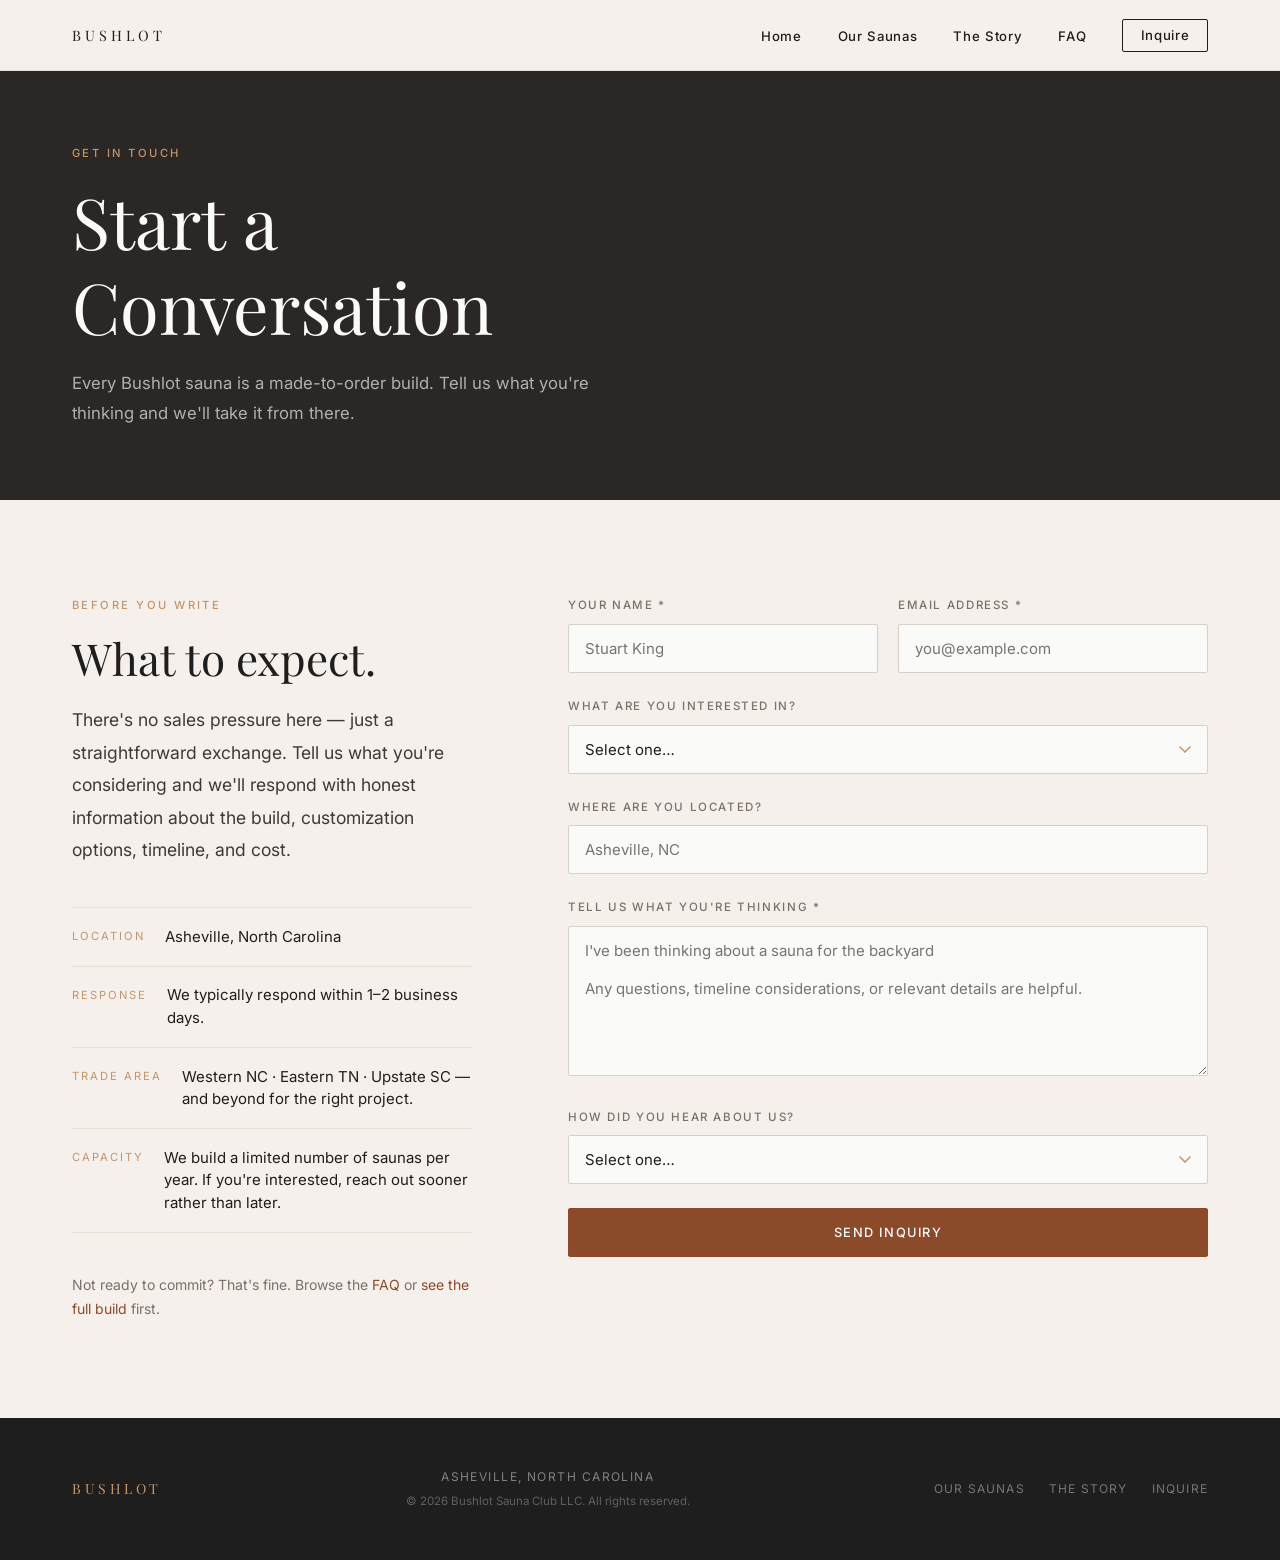
==== contact.html @ a369afa7 "Initial site build" ====
<!DOCTYPE html>
<html lang="en">
<head>
  <meta charset="UTF-8" />
  <meta name="viewport" content="width=device-width, initial-scale=1.0" />

  <title>Inquire — Bushlot Sauna Club | Start Your Custom Sauna Build</title>
  <meta name="description" content="Interested in a Bushlot mobile sauna? Start a conversation. Every build begins with an inquiry — tell us what you're thinking and we'll take it from there." />

  <!-- Open Graph -->
  <meta property="og:type"        content="website" />
  <meta property="og:url"         content="https://www.bushlotsaunaclub.com/contact.html" />
  <meta property="og:site_name"   content="Bushlot Sauna Club" />
  <meta property="og:title"       content="Inquire — Bushlot Sauna Club" />
  <meta property="og:description" content="Every Bushlot sauna is made to order. Start the conversation here." />
  <meta property="og:image"       content="https://www.bushlotsaunaclub.com/img/Exterior2.jpeg" />

  <!-- Fonts -->
  <link rel="preconnect" href="https://fonts.googleapis.com" />
  <link rel="preconnect" href="https://fonts.gstatic.com" crossorigin />
  <link href="https://fonts.googleapis.com/css2?family=Playfair+Display:ital,wght@0,400;0,600;1,400&family=Inter:wght@400;500;600&display=swap" rel="stylesheet" />

  <link rel="stylesheet" href="css/styles.css" />
</head>

<body>

  <!-- NAVIGATION -->
  <nav class="site-nav nav-solid" aria-label="Main navigation">
    <div class="nav-inner">
      <a href="index.html" class="nav-logo">Bushlot</a>
      <ul class="nav-links" role="list">
        <li><a href="index.html">Home</a></li>
        <li><a href="saunas.html">Our Saunas</a></li>
        <li><a href="story.html">The Story</a></li>
        <li><a href="faq.html">FAQ</a></li>
        <li><a href="contact.html" class="nav-cta" aria-current="page">Inquire</a></li>
      </ul>
      <button class="nav-hamburger" aria-label="Open menu" aria-expanded="false">
        <span class="hamburger-line"></span>
        <span class="hamburger-line"></span>
        <span class="hamburger-line"></span>
      </button>
    </div>
    <div class="nav-mobile" role="navigation" aria-label="Mobile menu">
      <ul role="list">
        <li><a href="index.html">Home</a></li>
        <li><a href="saunas.html">Our Saunas</a></li>
        <li><a href="story.html">The Story</a></li>
        <li><a href="faq.html">FAQ</a></li>
        <li><a href="contact.html">Inquire →</a></li>
      </ul>
    </div>
  </nav>

  <main>

    <!-- PAGE HEADER -->
    <header class="page-header" aria-labelledby="page-title">
      <div class="container">
        <span class="label">Get in touch</span>
        <h1 id="page-title">Start a Conversation</h1>
        <p>Every Bushlot sauna is a made-to-order build. Tell us what you're thinking and we'll take it from there.</p>
      </div>
    </header>


    <!-- CONTACT SECTION -->
    <section class="contact-section" aria-labelledby="contact-form-heading">
      <div class="container">
        <div class="contact-layout">

          <!-- LEFT: Info -->
          <div class="contact-info">
            <span class="label">Before you write</span>
            <h2 id="contact-form-heading" class="mt-sm">What to expect.</h2>
            <p class="lead">There's no sales pressure here — just a straightforward exchange. Tell us what you're considering and we'll respond with honest information about the build, customization options, timeline, and cost.</p>

            <div class="contact-detail">
              <span class="contact-detail-label">Location</span>
              <span class="contact-detail-value">Asheville, North Carolina</span>
            </div>
            <div class="contact-detail">
              <span class="contact-detail-label">Response</span>
              <span class="contact-detail-value">We typically respond within 1–2 business days.</span>
            </div>
            <div class="contact-detail">
              <span class="contact-detail-label">Trade area</span>
              <span class="contact-detail-value">Western NC · Eastern TN · Upstate SC — and beyond for the right project.</span>
            </div>
            <div class="contact-detail">
              <span class="contact-detail-label">Capacity</span>
              <span class="contact-detail-value">We build a limited number of saunas per year. If you're interested, reach out sooner rather than later.</span>
            </div>

            <div style="margin-top:2.5rem">
              <p style="font-size:0.875rem; color:#7a7168; line-height:1.75">Not ready to commit? That's fine. Browse the <a href="faq.html" style="color:var(--amber)">FAQ</a> or <a href="saunas.html" style="color:var(--amber)">see the full build</a> first.</p>
            </div>
          </div>


          <!-- RIGHT: Form -->
          <div class="contact-form-wrap">

            <!-- Success message (hidden until form submission) -->
            <div id="form-success" class="form-success" role="alert" aria-live="polite">
              <h3>Message received.</h3>
              <p>Thanks for reaching out. We'll be in touch within 1–2 business days.</p>
            </div>

            <!--
              FORMSPREE SETUP:
              1. Sign up at https://formspree.io (free)
              2. Create a new form — set the notification email to your address
              3. Copy your form ID (looks like "xyzabcde")
              4. Replace YOUR_FORM_ID in the action URL below with your actual form ID
            -->
            <form
              id="contact-form"
              action="https://formspree.io/f/YOUR_FORM_ID"
              method="POST"
              novalidate
              aria-label="Inquiry form"
            >

              <div class="grid-2" style="gap:1.25rem; margin-bottom:0">
                <div class="form-group">
                  <label for="name" class="form-label">Your Name <span aria-hidden="true">*</span></label>
                  <input
                    type="text"
                    id="name"
                    name="name"
                    class="form-input"
                    placeholder="Stuart King"
                    required
                    autocomplete="name"
                  />
                </div>

                <div class="form-group">
                  <label for="email" class="form-label">Email Address <span aria-hidden="true">*</span></label>
                  <input
                    type="email"
                    id="email"
                    name="email"
                    class="form-input"
                    placeholder="you@example.com"
                    required
                    autocomplete="email"
                  />
                </div>
              </div>

              <div class="form-group">
                <label for="interest" class="form-label">What are you interested in?</label>
                <select id="interest" name="interest" class="form-select">
                  <option value="" disabled selected>Select one&hellip;</option>
                  <option value="mobile-sauna">Mobile / trailer-mounted sauna</option>
                  <option value="fixed-installation">Fixed installation sauna</option>
                  <option value="both">Exploring both options</option>
                  <option value="general">General question</option>
                </select>
              </div>

              <div class="form-group">
                <label for="location" class="form-label">Where are you located?</label>
                <input
                  type="text"
                  id="location"
                  name="location"
                  class="form-input"
                  placeholder="Asheville, NC"
                />
              </div>

              <div class="form-group">
                <label for="message" class="form-label">Tell us what you're thinking <span aria-hidden="true">*</span></label>
                <textarea
                  id="message"
                  name="message"
                  class="form-textarea"
                  placeholder="I've been thinking about a sauna for the backyard&#10;&#10;Any questions, timeline considerations, or relevant details are helpful."
                  required
                ></textarea>
              </div>

              <div class="form-group">
                <label for="referral" class="form-label">How did you hear about us?</label>
                <select id="referral" name="referral" class="form-select">
                  <option value="" disabled selected>Select one&hellip;</option>
                  <option value="word-of-mouth">Word of mouth / referral</option>
                  <option value="google">Google search</option>
                  <option value="instagram">Instagram</option>
                  <option value="local-event">Local event</option>
                  <option value="press">Press / media</option>
                  <option value="other">Other</option>
                </select>
              </div>

              <!-- Honeypot spam prevention — hidden from humans -->
              <input type="text" name="_gotcha" style="display:none" tabindex="-1" autocomplete="off" />

              <button type="submit" class="btn btn-primary form-submit">
                Send Inquiry
              </button>

            </form>

          </div><!-- /.contact-form-wrap -->

        </div><!-- /.contact-layout -->
      </div>
    </section>

  </main>


  <!-- FOOTER -->
  <footer class="site-footer" aria-label="Site footer">
    <div class="container">
      <div class="footer-inner">
        <span class="footer-logo">Bushlot</span>
        <div class="footer-meta">
          <p class="footer-location">Asheville, North Carolina</p>
          <p class="footer-copy">&copy; 2026 Bushlot Sauna Club LLC. All rights reserved.</p>
        </div>
        <nav class="footer-links" aria-label="Footer navigation">
          <a href="saunas.html">Our Saunas</a>
          <a href="story.html">The Story</a>
          <a href="contact.html">Inquire</a>
        </nav>
      </div>
    </div>
  </footer>

  <script src="js/main.js"></script>
</body>
</html>
---- css/styles.css ----
/* =============================================
   BUSHLOT SAUNA CLUB — Stylesheet
   Handcrafted Mobile Saunas | Asheville, NC
   ============================================= */


/* 1. RESET & BASE
   --------------------------------------------- */
*, *::before, *::after {
  box-sizing: border-box;
  margin: 0;
  padding: 0;
}

html {
  font-size: 16px;
  scroll-behavior: smooth;
}

body {
  font-family: 'Inter', system-ui, -apple-system, sans-serif;
  background-color: #F5F0EB;
  color: #1E1E1E;
  line-height: 1.7;
  -webkit-font-smoothing: antialiased;
  -moz-osx-font-smoothing: grayscale;
}

img {
  display: block;
  max-width: 100%;
}

a {
  color: inherit;
  text-decoration: none;
}

ul, ol {
  list-style: none;
}

button {
  font-family: inherit;
}


/* 2. DESIGN TOKENS
   --------------------------------------------- */
:root {
  --charcoal:     #1E1E1E;
  --charcoal-soft: #2A2724;
  --amber:        #8B4A2A;
  --amber-light:  #A35A35;
  --cream:        #F5F0EB;
  --cream-dark:   #E8DFD4;
  --cedar:        #C4956A;
  --forest:       #3D4E3A;
  --warm-white:   #FAFAF8;

  --font-display: 'Playfair Display', Georgia, 'Times New Roman', serif;
  --font-body:    'Inter', system-ui, sans-serif;

  --spacing-section: 6rem;
  --max-width:       1200px;
  --max-width-text:  720px;
  --transition:      0.22s ease;
}


/* 3. TYPOGRAPHY
   --------------------------------------------- */
h1, h2, h3, h4 {
  font-family: var(--font-display);
  line-height: 1.2;
  font-weight: 400;
}

h1 { font-size: clamp(2.4rem, 5.5vw, 4.75rem); }
h2 { font-size: clamp(1.85rem, 3.5vw, 2.75rem); }
h3 { font-size: clamp(1.2rem, 2vw, 1.6rem); }
h4 { font-size: 1.125rem; }

p {
  line-height: 1.8;
}

.label {
  font-size: 0.7rem;
  letter-spacing: 0.22em;
  text-transform: uppercase;
  font-family: var(--font-body);
  font-weight: 500;
  color: var(--cedar);
}

.lead {
  font-size: 1.1rem;
  line-height: 1.85;
  color: #3d3a37;
}

blockquote {
  font-family: var(--font-display);
  font-style: italic;
  line-height: 1.45;
  color: var(--warm-white);
}


/* 4. LAYOUT
   --------------------------------------------- */
.container {
  width: 100%;
  max-width: var(--max-width);
  margin: 0 auto;
  padding: 0 2rem;
}

.container--narrow {
  max-width: var(--max-width-text);
}

section {
  padding: var(--spacing-section) 0;
}

.section--dark {
  background-color: var(--charcoal-soft);
  color: var(--cream);
}

.section--warm {
  background-color: var(--warm-white);
}

.section--cream {
  background-color: var(--cream);
}

.grid-2 {
  display: grid;
  grid-template-columns: 1fr 1fr;
  gap: 4rem;
  align-items: center;
}

.grid-3 {
  display: grid;
  grid-template-columns: repeat(3, 1fr);
  gap: 3rem;
}


/* 5. NAVIGATION
   --------------------------------------------- */
.site-nav {
  position: fixed;
  top: 0;
  left: 0;
  right: 0;
  z-index: 200;
  transition: background-color 0.3s ease, border-color 0.3s ease;
  border-bottom: 1px solid transparent;
}

/* Transparent over hero — default on homepage */
.site-nav .nav-logo         { color: var(--warm-white); transition: color var(--transition); }
.site-nav .nav-links a      { color: rgba(250,250,248,0.88); transition: color var(--transition); }
.site-nav .nav-links a:hover { color: var(--cedar); }
.site-nav .nav-cta          { border-color: rgba(250,250,248,0.55); }
.site-nav .nav-cta:hover    { background-color: var(--warm-white); color: var(--charcoal); }
.site-nav .hamburger-line   { background-color: var(--warm-white); }

/* Solid state — on scroll or inner pages */
.site-nav.nav-solid {
  background-color: var(--cream);
  border-bottom-color: var(--cream-dark);
}
.site-nav.nav-solid .nav-logo        { color: var(--charcoal); }
.site-nav.nav-solid .nav-links a     { color: var(--charcoal); }
.site-nav.nav-solid .nav-links a:hover { color: var(--amber); }
.site-nav.nav-solid .nav-cta         { border-color: var(--charcoal); color: var(--charcoal); }
.site-nav.nav-solid .nav-cta:hover   { background-color: var(--charcoal); color: var(--warm-white); }
.site-nav.nav-solid .hamburger-line  { background-color: var(--charcoal); }

.nav-inner {
  display: flex;
  align-items: center;
  justify-content: space-between;
  padding: 1.35rem 2rem;
  max-width: var(--max-width);
  margin: 0 auto;
}

.nav-logo {
  font-family: var(--font-display);
  font-size: 0.9rem;
  letter-spacing: 0.28em;
  text-transform: uppercase;
  font-weight: 400;
  flex-shrink: 0;
}

.nav-links {
  display: flex;
  align-items: center;
  gap: 2.25rem;
}

.nav-links a {
  font-size: 0.825rem;
  letter-spacing: 0.05em;
  font-weight: 500;
}

.nav-cta {
  padding: 0.45rem 1.1rem;
  border: 1px solid;
  border-radius: 2px;
  transition: background-color var(--transition), color var(--transition), border-color var(--transition) !important;
}

/* Hamburger button */
.nav-hamburger {
  display: none;
  flex-direction: column;
  gap: 5px;
  background: none;
  border: none;
  cursor: pointer;
  padding: 4px;
}

.hamburger-line {
  display: block;
  width: 22px;
  height: 1.5px;
  transition: transform var(--transition), opacity var(--transition);
}

/* Mobile menu */
.nav-mobile {
  display: none;
  background-color: var(--cream);
  border-top: 1px solid var(--cream-dark);
  padding: 1rem 2rem 2rem;
}

.nav-mobile.open {
  display: block;
}

.nav-mobile ul {
  display: flex;
  flex-direction: column;
}

.nav-mobile li a {
  display: block;
  padding: 0.9rem 0;
  font-size: 1rem;
  font-weight: 500;
  color: var(--charcoal);
  border-bottom: 1px solid var(--cream-dark);
  letter-spacing: 0.02em;
}

.nav-mobile li:last-child a {
  border-bottom: none;
  color: var(--amber);
}


/* 6. HERO (Homepage)
   --------------------------------------------- */
.hero {
  position: relative;
  min-height: 100vh;
  display: flex;
  align-items: center;
  overflow: hidden;
}

.hero-bg {
  position: absolute;
  inset: 0;
  width: 100%;
  height: 100%;
  object-fit: cover;
  object-position: center 35%;
}

.hero::after {
  content: '';
  position: absolute;
  inset: 0;
  background: linear-gradient(
    to bottom,
    rgba(14, 12, 10, 0.48) 0%,
    rgba(14, 12, 10, 0.60) 60%,
    rgba(14, 12, 10, 0.72) 100%
  );
}

.hero-content {
  position: relative;
  z-index: 1;
  width: 100%;
  max-width: var(--max-width);
  margin: 0 auto;
  padding: 8rem 2rem 4rem;
}

.hero-eyebrow {
  display: flex;
  align-items: center;
  gap: 1rem;
  margin-bottom: 1.75rem;
}

.hero-eyebrow::before {
  content: '';
  display: block;
  width: 36px;
  height: 1px;
  background-color: var(--cedar);
  flex-shrink: 0;
}

.hero-eyebrow span {
  font-size: 0.7rem;
  letter-spacing: 0.25em;
  text-transform: uppercase;
  color: var(--cedar);
  font-family: var(--font-body);
  font-weight: 500;
}

.hero-wordmark {
  font-family: var(--font-display);
  font-size: clamp(2.6rem, 7vw, 6.5rem);
  font-weight: 400;
  letter-spacing: 0.08em;
  text-transform: uppercase;
  color: var(--warm-white);
  line-height: 1.05;
  margin-bottom: 1.5rem;
}

.hero-tagline {
  font-size: clamp(1rem, 1.8vw, 1.2rem);
  color: rgba(250, 250, 248, 0.78);
  font-weight: 400;
  margin-bottom: 2.5rem;
  max-width: 440px;
  line-height: 1.65;
}

.hero-scroll {
  position: absolute;
  bottom: 2.5rem;
  left: 50%;
  transform: translateX(-50%);
  z-index: 1;
  display: flex;
  flex-direction: column;
  align-items: center;
  gap: 0.5rem;
}

.hero-scroll span {
  font-size: 0.65rem;
  letter-spacing: 0.25em;
  text-transform: uppercase;
  color: rgba(250,250,248,0.5);
}

.hero-scroll-line {
  width: 1px;
  height: 40px;
  background: linear-gradient(to bottom, rgba(250,250,248,0.5), transparent);
}


/* 7. PAGE HEADER (inner pages)
   --------------------------------------------- */
.page-header {
  background-color: var(--charcoal-soft);
  padding: 9rem 0 4.5rem;
  color: var(--cream);
}

.page-header .label {
  display: block;
  color: var(--cedar);
  margin-bottom: 1rem;
}

.page-header h1 {
  color: var(--warm-white);
  max-width: 600px;
}

.page-header p {
  margin-top: 1.25rem;
  color: rgba(250, 250, 248, 0.65);
  max-width: 520px;
  font-size: 1.05rem;
}


/* 8. BUTTONS
   --------------------------------------------- */
.btn {
  display: inline-block;
  padding: 0.9rem 2.1rem;
  font-size: 0.78rem;
  font-weight: 500;
  letter-spacing: 0.12em;
  text-transform: uppercase;
  border: 1px solid transparent;
  cursor: pointer;
  transition: background-color var(--transition), color var(--transition), border-color var(--transition);
  font-family: var(--font-body);
  border-radius: 2px;
  text-align: center;
  white-space: nowrap;
}

.btn-primary {
  background-color: var(--amber);
  color: var(--warm-white);
  border-color: var(--amber);
}

.btn-primary:hover {
  background-color: var(--amber-light);
  border-color: var(--amber-light);
}

.btn-outline-light {
  background-color: transparent;
  color: var(--warm-white);
  border-color: rgba(250, 250, 248, 0.55);
}

.btn-outline-light:hover {
  background-color: var(--warm-white);
  color: var(--charcoal);
  border-color: var(--warm-white);
}

.btn-outline-dark {
  background-color: transparent;
  color: var(--charcoal);
  border-color: var(--charcoal);
}

.btn-outline-dark:hover {
  background-color: var(--charcoal);
  color: var(--warm-white);
}


/* 9. THREE PILLARS SECTION
   --------------------------------------------- */
.pillars-section {
  background-color: var(--cream);
}

.pillars-header {
  margin-bottom: 3.5rem;
  max-width: 540px;
}

.pillars-header .label {
  display: block;
  margin-bottom: 1rem;
}

.pillar {
  padding-top: 2rem;
  border-top: 1px solid var(--cream-dark);
}

.pillar-numeral {
  display: block;
  font-family: var(--font-display);
  font-size: 0.875rem;
  color: var(--cedar);
  letter-spacing: 0.1em;
  margin-bottom: 1.25rem;
}

.pillar-title {
  font-family: var(--font-display);
  font-size: 1.5rem;
  font-weight: 400;
  color: var(--charcoal);
  margin-bottom: 0.75rem;
}

.pillar-body {
  font-size: 0.9375rem;
  color: #4a4540;
  line-height: 1.8;
  max-width: 100%;
}


/* 10. PHOTO QUOTE SECTION
   --------------------------------------------- */
.photo-quote {
  position: relative;
  min-height: 75vh;
  display: flex;
  align-items: center;
  justify-content: center;
  overflow: hidden;
}

.photo-quote-bg {
  position: absolute;
  inset: 0;
  width: 100%;
  height: 100%;
  object-fit: cover;
  object-position: center 25%;
}

.photo-quote::after {
  content: '';
  position: absolute;
  inset: 0;
  background: rgba(12, 10, 8, 0.65);
}

.photo-quote-content {
  position: relative;
  z-index: 1;
  text-align: center;
  padding: 4rem 2rem;
  max-width: 680px;
}

.photo-quote-content blockquote {
  font-size: clamp(1.5rem, 3vw, 2.4rem);
  margin-bottom: 1.5rem;
  line-height: 1.4;
}

.quote-source {
  font-size: 0.7rem;
  letter-spacing: 0.22em;
  text-transform: uppercase;
  color: var(--cedar);
  font-style: normal;
}


/* 11. SPLIT SECTION (all-inclusive)
   --------------------------------------------- */
.split-section {
  background-color: var(--warm-white);
}

.split-image-wrap {
  position: relative;
  overflow: hidden;
}

.split-image-wrap img {
  width: 100%;
  height: 100%;
  object-fit: cover;
  object-position: center;
  min-height: 520px;
}

.split-content {
  padding: 2rem 0;
}

.split-content .label {
  display: block;
  margin-bottom: 1rem;
}

.split-content h2 {
  margin-bottom: 1.25rem;
}

.split-content .lead {
  margin-bottom: 1.5rem;
}

.included-list {
  margin: 1.75rem 0 2rem;
}

.included-list li {
  display: flex;
  align-items: flex-start;
  gap: 1rem;
  padding: 0.6rem 0;
  font-size: 0.9375rem;
  color: #3d3a37;
  border-bottom: 1px solid var(--cream-dark);
  line-height: 1.5;
}

.included-list li:first-child {
  border-top: 1px solid var(--cream-dark);
}

.included-list li::before {
  content: '—';
  color: var(--cedar);
  flex-shrink: 0;
  padding-top: 0.05rem;
}


/* 12. BOTTOM CTA SECTION
   --------------------------------------------- */
.cta-section {
  background-color: var(--charcoal-soft);
  text-align: center;
  padding: 5.5rem 0;
}

.cta-section .label {
  display: block;
  margin-bottom: 1.5rem;
  color: var(--cedar);
}

.cta-section h2 {
  color: var(--warm-white);
  margin-bottom: 1rem;
  max-width: 560px;
  margin-left: auto;
  margin-right: auto;
}

.cta-section p {
  color: rgba(250, 250, 248, 0.6);
  margin: 0 auto 2.5rem;
  max-width: 440px;
  font-size: 0.975rem;
}


/* 13. FOOTER
   --------------------------------------------- */
.site-footer {
  background-color: var(--charcoal);
  padding: 3rem 0;
}

.footer-inner {
  display: flex;
  justify-content: space-between;
  align-items: center;
  flex-wrap: wrap;
  gap: 1.5rem;
}

.footer-logo {
  font-family: var(--font-display);
  font-size: 0.875rem;
  letter-spacing: 0.25em;
  text-transform: uppercase;
  color: var(--cedar);
}

.footer-meta {
  text-align: center;
  flex: 1;
}

.footer-location {
  font-size: 0.75rem;
  letter-spacing: 0.12em;
  text-transform: uppercase;
  color: rgba(250, 250, 248, 0.45);
}

.footer-copy {
  font-size: 0.72rem;
  color: rgba(250, 250, 248, 0.3);
  margin-top: 0.25rem;
}

.footer-links {
  display: flex;
  gap: 1.5rem;
  align-items: center;
}

.footer-links a {
  font-size: 0.75rem;
  letter-spacing: 0.1em;
  text-transform: uppercase;
  color: rgba(250, 250, 248, 0.4);
  transition: color var(--transition);
}

.footer-links a:hover {
  color: var(--cedar);
}


/* 14. SAUNAS PAGE
   --------------------------------------------- */
.specs-row {
  display: grid;
  grid-template-columns: repeat(3, 1fr);
  border: 1px solid var(--cream-dark);
  margin: 3rem 0;
}

.spec-item {
  padding: 2.25rem 1.5rem;
  text-align: center;
  border-right: 1px solid var(--cream-dark);
}

.spec-item:last-child {
  border-right: none;
}

.spec-value {
  display: block;
  font-family: var(--font-display);
  font-size: 2.25rem;
  color: var(--amber);
  line-height: 1;
  margin-bottom: 0.5rem;
}

.spec-label {
  font-size: 0.72rem;
  letter-spacing: 0.18em;
  text-transform: uppercase;
  color: #6b6460;
}

.customization-grid {
  display: grid;
  grid-template-columns: repeat(3, 1fr);
  gap: 1.5rem;
  margin: 2.5rem 0;
}

.custom-card {
  background-color: var(--cream);
  padding: 2rem;
  border: 1px solid var(--cream-dark);
}

.custom-card-num {
  display: block;
  font-family: var(--font-display);
  font-size: 0.8rem;
  color: var(--cedar);
  letter-spacing: 0.12em;
  margin-bottom: 1rem;
}

.custom-card h3 {
  font-size: 1.2rem;
  margin-bottom: 0.75rem;
  color: var(--charcoal);
}

.custom-card p {
  font-size: 0.9rem;
  color: #4a4540;
  line-height: 1.75;
}

.gallery-grid {
  display: grid;
  grid-template-columns: repeat(2, 1fr);
  gap: 0.875rem;
  margin: 2.5rem 0;
}

.gallery-grid img {
  width: 100%;
  aspect-ratio: 4/3;
  object-fit: cover;
  object-position: center;
}

.gallery-grid img:first-child {
  aspect-ratio: 16/9;
  grid-column: 1 / -1;
}

.what-included {
  background-color: var(--warm-white);
}

.included-two-col {
  display: grid;
  grid-template-columns: 1fr 1fr;
  gap: 1rem 4rem;
  margin: 2rem 0 2.5rem;
}

.included-item {
  display: flex;
  gap: 0.875rem;
  align-items: flex-start;
  padding: 0.625rem 0;
  border-bottom: 1px solid var(--cream-dark);
  font-size: 0.9375rem;
  color: #3d3a37;
  line-height: 1.5;
}

.included-item::before {
  content: '—';
  color: var(--cedar);
  flex-shrink: 0;
}

.pricing-section {
  background-color: var(--charcoal-soft);
  text-align: center;
  padding: 5rem 0;
}

.pricing-section h2 {
  color: var(--warm-white);
  margin-bottom: 1rem;
}

.pricing-note {
  color: rgba(250, 250, 248, 0.6);
  max-width: 500px;
  margin: 0 auto 2.5rem;
  font-size: 0.975rem;
}


/* 15. STORY PAGE
   --------------------------------------------- */
.story-body {
  background-color: var(--cream);
}

.story-body h2 {
  margin-bottom: 1.25rem;
  color: var(--charcoal);
}

.story-body p {
  color: #3d3a37;
  margin-bottom: 1.4rem;
  max-width: 65ch;
}

.story-body p:last-child {
  margin-bottom: 0;
}

.story-photo {
  position: relative;
  overflow: hidden;
}

.story-photo img {
  width: 100%;
  max-height: 600px;
  object-fit: cover;
  object-position: center 30%;
}

.story-mission {
  background-color: var(--charcoal-soft);
  padding: 6rem 0;
  text-align: center;
}

.story-mission blockquote {
  font-size: clamp(1.2rem, 2.5vw, 1.7rem);
  max-width: 680px;
  margin: 0 auto;
  line-height: 1.6;
  color: rgba(250, 250, 248, 0.88);
}

.story-mission .quote-source {
  display: block;
  margin-top: 2rem;
}

.story-divider {
  border: none;
  border-top: 1px solid var(--cream-dark);
  margin: 3.5rem 0;
}


/* 16. FAQ PAGE
   --------------------------------------------- */
.faq-section {
  background-color: var(--cream);
}

.faq-list {
  max-width: 760px;
  margin: 0 auto;
}

.faq-item {
  border-bottom: 1px solid var(--cream-dark);
}

.faq-question {
  width: 100%;
  display: flex;
  justify-content: space-between;
  align-items: center;
  gap: 1.5rem;
  padding: 1.5rem 0;
  background: none;
  border: none;
  cursor: pointer;
  text-align: left;
  font-family: var(--font-display);
  font-size: 1.1rem;
  color: var(--charcoal);
  line-height: 1.3;
  transition: color var(--transition);
}

.faq-question:hover {
  color: var(--amber);
}

.faq-icon {
  flex-shrink: 0;
  width: 20px;
  height: 20px;
  position: relative;
  color: var(--cedar);
}

.faq-icon::before,
.faq-icon::after {
  content: '';
  position: absolute;
  top: 50%;
  left: 0;
  width: 100%;
  height: 1px;
  background-color: currentColor;
  transition: transform 0.25s ease, opacity 0.25s ease;
}

.faq-icon::after {
  transform: rotate(90deg);
}

.faq-item.open .faq-icon::after {
  transform: rotate(0deg);
  opacity: 0;
}

.faq-answer {
  max-height: 0;
  overflow: hidden;
  transition: max-height 0.35s ease;
}

.faq-item.open .faq-answer {
  max-height: 600px;
}

.faq-answer-inner {
  padding-bottom: 1.75rem;
}

.faq-answer-inner p {
  color: #4a4540;
  font-size: 0.975rem;
  line-height: 1.85;
  max-width: 65ch;
}

.faq-answer-inner p + p {
  margin-top: 0.875rem;
}


/* 17. CONTACT PAGE
   --------------------------------------------- */
.contact-section {
  background-color: var(--cream);
}

.contact-layout {
  display: grid;
  grid-template-columns: 1fr 1.6fr;
  gap: 6rem;
  align-items: start;
}

.contact-info .label {
  display: block;
  margin-bottom: 1rem;
}

.contact-info h2 {
  margin-bottom: 1.25rem;
}

.contact-info .lead {
  margin-bottom: 2.5rem;
}

.contact-detail {
  padding: 1.1rem 0;
  border-bottom: 1px solid var(--cream-dark);
  display: flex;
  gap: 1.25rem;
  align-items: flex-start;
}

.contact-detail:first-of-type {
  border-top: 1px solid var(--cream-dark);
}

.contact-detail-label {
  font-size: 0.7rem;
  letter-spacing: 0.18em;
  text-transform: uppercase;
  color: var(--cedar);
  min-width: 70px;
  padding-top: 0.1rem;
  flex-shrink: 0;
}

.contact-detail-value {
  font-size: 0.9375rem;
  color: var(--charcoal);
  line-height: 1.5;
}

/* Form */
.form-group {
  margin-bottom: 1.5rem;
}

.form-label {
  display: block;
  font-size: 0.72rem;
  letter-spacing: 0.14em;
  text-transform: uppercase;
  font-weight: 500;
  color: #7a7168;
  margin-bottom: 0.5rem;
}

.form-input,
.form-textarea,
.form-select {
  width: 100%;
  padding: 0.875rem 1rem;
  border: 1px solid #d8cfc5;
  background-color: var(--warm-white);
  font-family: var(--font-body);
  font-size: 0.9375rem;
  color: var(--charcoal);
  border-radius: 2px;
  transition: border-color var(--transition);
  outline: none;
  -webkit-appearance: none;
}

.form-input:focus,
.form-textarea:focus,
.form-select:focus {
  border-color: var(--amber);
  background-color: #fff;
}

.form-textarea {
  resize: vertical;
  min-height: 150px;
}

.form-select {
  background-image: url("data:image/svg+xml,%3Csvg xmlns='http://www.w3.org/2000/svg' width='12' height='7' viewBox='0 0 12 7'%3E%3Cpath d='M1 1l5 5 5-5' stroke='%23C4956A' stroke-width='1.5' fill='none' stroke-linecap='round'/%3E%3C/svg%3E");
  background-repeat: no-repeat;
  background-position: right 1rem center;
  padding-right: 2.5rem;
  cursor: pointer;
}

.form-submit {
  width: 100%;
  padding: 1rem 2rem;
  font-size: 0.8rem;
}

.form-success {
  display: none;
  padding: 2rem;
  background-color: var(--warm-white);
  border: 1px solid var(--cedar);
  text-align: center;
}

.form-success.visible {
  display: block;
}

.form-success h3 {
  color: var(--charcoal);
  margin-bottom: 0.5rem;
  font-size: 1.25rem;
}

.form-success p {
  color: #4a4540;
  font-size: 0.9375rem;
  max-width: 100%;
}


/* 18. UTILITIES
   --------------------------------------------- */
.sr-only {
  position: absolute;
  width: 1px;
  height: 1px;
  overflow: hidden;
  clip: rect(0,0,0,0);
  white-space: nowrap;
}

.text-center { text-align: center; }
.mt-sm  { margin-top: 1rem; }
.mt-md  { margin-top: 1.75rem; }
.mt-lg  { margin-top: 2.5rem; }
.mb-sm  { margin-bottom: 1rem; }
.mb-md  { margin-bottom: 1.75rem; }
.mb-lg  { margin-bottom: 2.5rem; }

.cedar-rule {
  border: none;
  border-top: 1px solid var(--cedar);
  opacity: 0.25;
  margin: 3rem 0;
}


/* 19. RESPONSIVE
   --------------------------------------------- */
@media (max-width: 960px) {
  :root {
    --spacing-section: 4rem;
  }

  .grid-2 {
    grid-template-columns: 1fr;
    gap: 2.5rem;
  }

  .grid-3 {
    grid-template-columns: 1fr;
    gap: 2rem;
  }

  .specs-row {
    grid-template-columns: 1fr;
  }

  .spec-item {
    border-right: none;
    border-bottom: 1px solid var(--cream-dark);
  }

  .spec-item:last-child {
    border-bottom: none;
  }

  .customization-grid {
    grid-template-columns: 1fr;
  }

  .contact-layout {
    grid-template-columns: 1fr;
    gap: 3rem;
  }

  .included-two-col {
    grid-template-columns: 1fr;
  }

  .gallery-grid img:first-child {
    aspect-ratio: 4/3;
  }
}

@media (max-width: 768px) {
  .nav-links {
    display: none;
  }

  .nav-hamburger {
    display: flex;
  }

  .gallery-grid {
    grid-template-columns: 1fr;
  }

  .footer-inner {
    flex-direction: column;
    text-align: center;
  }

  .footer-meta {
    order: -1;
  }
}

@media (max-width: 480px) {
  .container {
    padding: 0 1.25rem;
  }

  .nav-inner {
    padding: 1.1rem 1.25rem;
  }

  .hero-content {
    padding-left: 1.25rem;
    padding-right: 1.25rem;
  }

  .page-header {
    padding: 8rem 0 3.5rem;
  }
}
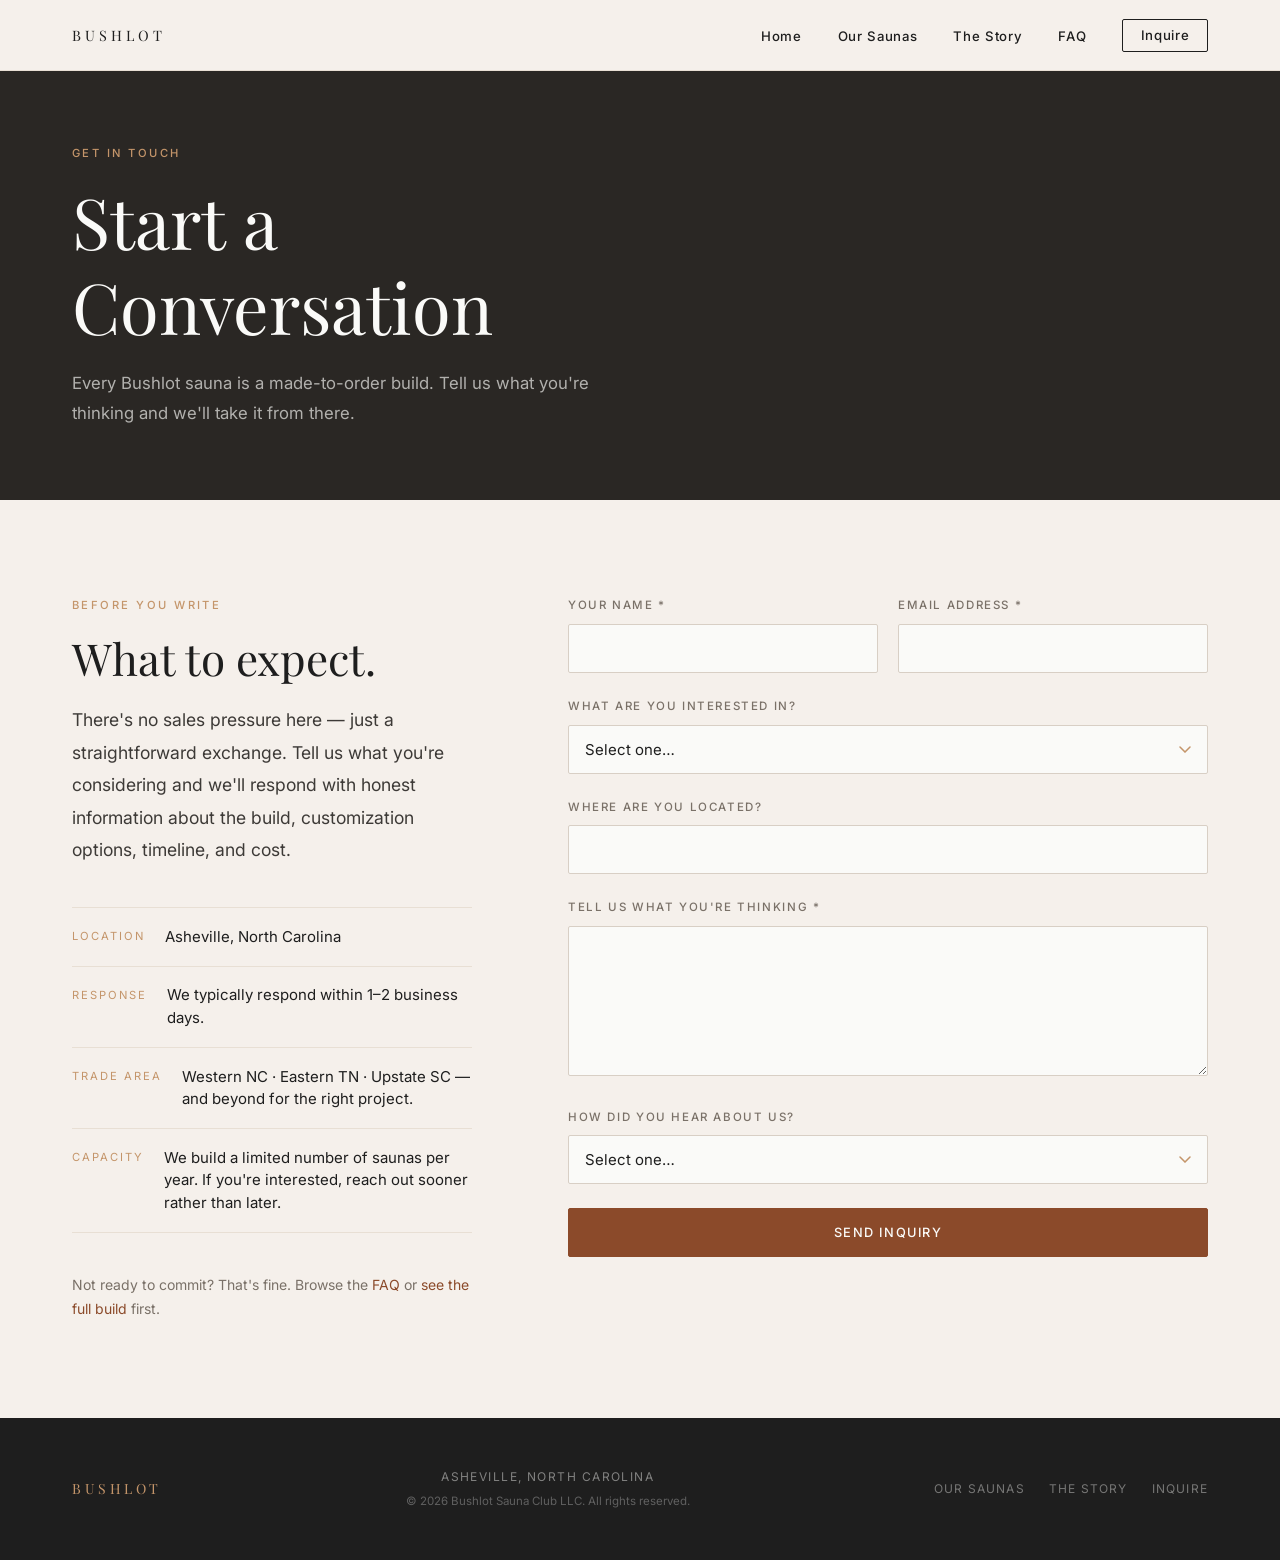
==== commit 3007a7f7: "Remove placeholders; add formspree url" ====
--- a/contact.html
+++ b/contact.html
@@ -13,7 +13,7 @@
   <meta property="og:site_name"   content="Bushlot Sauna Club" />
   <meta property="og:title"       content="Inquire — Bushlot Sauna Club" />
   <meta property="og:description" content="Every Bushlot sauna is made to order. Start the conversation here." />
-  <meta property="og:image"       content="https://www.bushlotsaunaclub.com/img/Exterior2.jpeg" />
+  <meta property="og:image"       content="https://www.bushlotsaunaclub.com/img/exterior2.jpeg" />
 
   <!-- Fonts -->
   <link rel="preconnect" href="https://fonts.googleapis.com" />
@@ -117,7 +117,7 @@
             -->
             <form
               id="contact-form"
-              action="https://formspree.io/f/YOUR_FORM_ID"
+              action="https://formspree.io/f/mwvwqeaw"
               method="POST"
               novalidate
               aria-label="Inquiry form"
@@ -131,7 +131,6 @@
                     id="name"
                     name="name"
                     class="form-input"
-                    placeholder="Stuart King"
                     required
                     autocomplete="name"
                   />
@@ -144,7 +143,6 @@
                     id="email"
                     name="email"
                     class="form-input"
-                    placeholder="you@example.com"
                     required
                     autocomplete="email"
                   />
@@ -169,7 +167,6 @@
                   id="location"
                   name="location"
                   class="form-input"
-                  placeholder="Asheville, NC"
                 />
               </div>
 
@@ -179,7 +176,6 @@
                   id="message"
                   name="message"
                   class="form-textarea"
-                  placeholder="I've been thinking about a sauna for the backyard&#10;&#10;Any questions, timeline considerations, or relevant details are helpful."
                   required
                 ></textarea>
               </div>
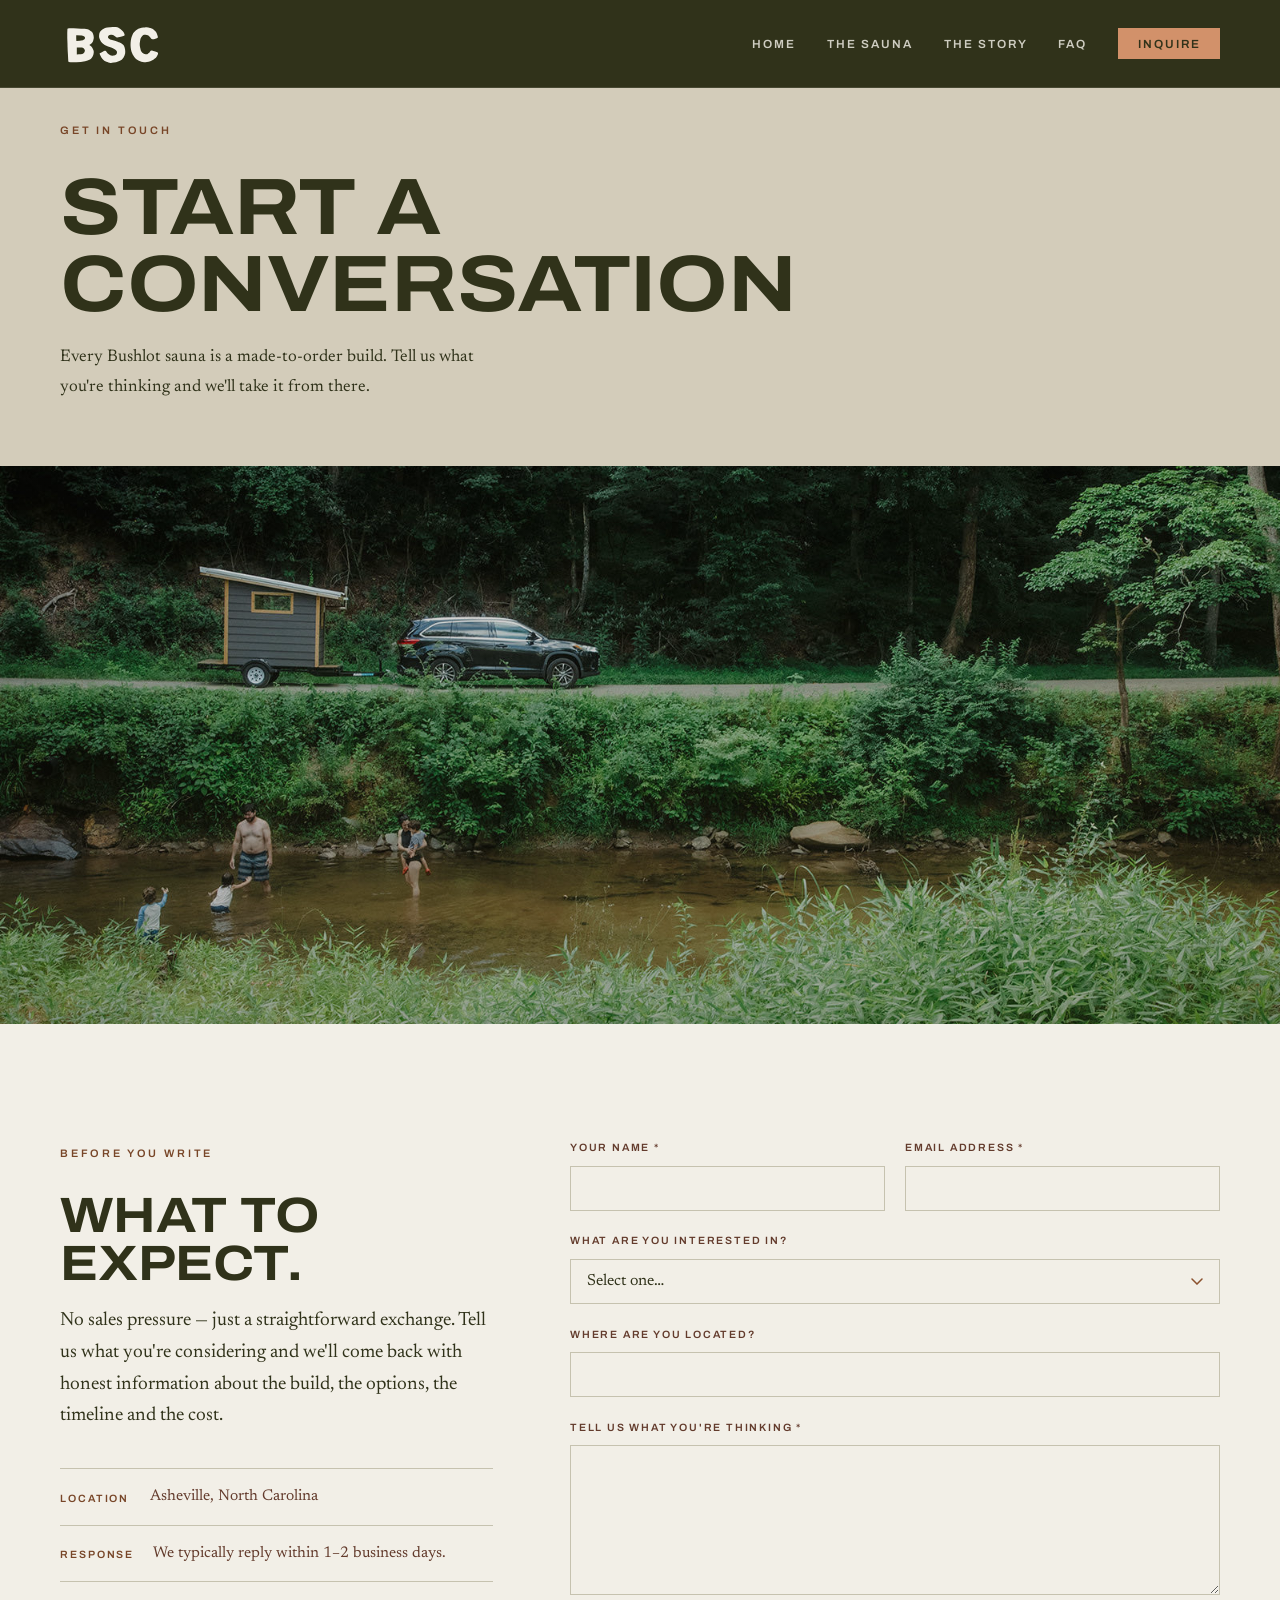
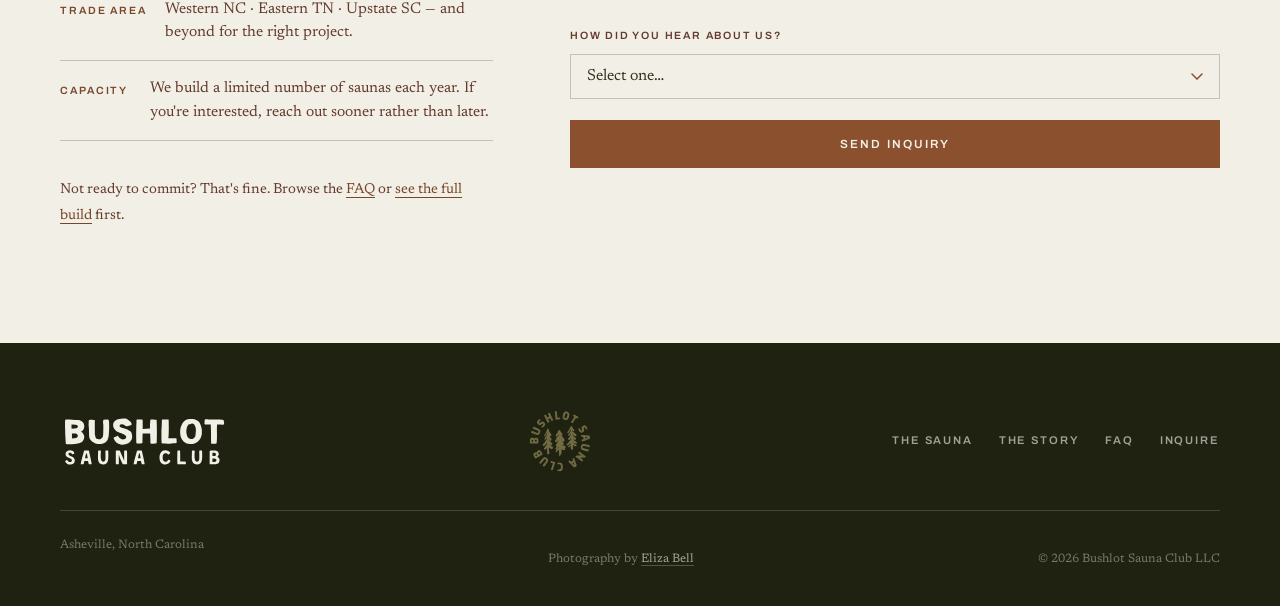
==== commit 7c9b5c2f: "Rebrand site around new identity and photography Replace the placeholder build with a photography-le" ====
--- a/contact.html
+++ b/contact.html
@@ -13,68 +13,78 @@
   <meta property="og:site_name"   content="Bushlot Sauna Club" />
   <meta property="og:title"       content="Inquire — Bushlot Sauna Club" />
   <meta property="og:description" content="Every Bushlot sauna is made to order. Start the conversation here." />
-  <meta property="og:image"       content="https://www.bushlotsaunaclub.com/img/exterior2.jpeg" />
-
-  <!-- Fonts -->
+  <meta property="og:image"       content="https://www.bushlotsaunaclub.com/img/BSC-89.jpg" />
+  <meta name="twitter:card"       content="summary_large_image" />
+
   <link rel="preconnect" href="https://fonts.googleapis.com" />
   <link rel="preconnect" href="https://fonts.gstatic.com" crossorigin />
-  <link href="https://fonts.googleapis.com/css2?family=Playfair+Display:ital,wght@0,400;0,600;1,400&family=Inter:wght@400;500;600&display=swap" rel="stylesheet" />
+  <link href="https://fonts.googleapis.com/css2?family=Archivo:wdth,wght@100..125,400..800&family=Newsreader:ital,opsz,wght@0,6..72,300..600;1,6..72,300..500&display=swap" rel="stylesheet" />
+
+  <link rel="icon" type="image/svg+xml" href="img/logo/favicon.svg" />
+  <link rel="apple-touch-icon" href="img/logo/apple-touch-icon.png" />
 
   <link rel="stylesheet" href="css/styles.css" />
 </head>
 
 <body>
 
-  <!-- NAVIGATION -->
+  <a class="skip-link" href="#main">Skip to content</a>
+
   <nav class="site-nav nav-solid" aria-label="Main navigation">
     <div class="nav-inner">
-      <a href="index.html" class="nav-logo">Bushlot</a>
+      <a href="index.html" class="nav-logo">
+        <span class="sr-only">Bushlot Sauna Club — home</span>
+        <span class="mark mark--monogram" aria-hidden="true"></span>
+      </a>
       <ul class="nav-links" role="list">
         <li><a href="index.html">Home</a></li>
-        <li><a href="saunas.html">Our Saunas</a></li>
+        <li><a href="saunas.html">The Sauna</a></li>
         <li><a href="story.html">The Story</a></li>
         <li><a href="faq.html">FAQ</a></li>
         <li><a href="contact.html" class="nav-cta" aria-current="page">Inquire</a></li>
       </ul>
-      <button class="nav-hamburger" aria-label="Open menu" aria-expanded="false">
+      <button class="nav-hamburger" aria-label="Open menu" aria-expanded="false" aria-controls="nav-mobile">
         <span class="hamburger-line"></span>
         <span class="hamburger-line"></span>
         <span class="hamburger-line"></span>
       </button>
     </div>
-    <div class="nav-mobile" role="navigation" aria-label="Mobile menu">
+    <div class="nav-mobile" id="nav-mobile">
       <ul role="list">
         <li><a href="index.html">Home</a></li>
-        <li><a href="saunas.html">Our Saunas</a></li>
+        <li><a href="saunas.html">The Sauna</a></li>
         <li><a href="story.html">The Story</a></li>
         <li><a href="faq.html">FAQ</a></li>
-        <li><a href="contact.html">Inquire →</a></li>
+        <li><a href="contact.html">Inquire &rarr;</a></li>
       </ul>
     </div>
   </nav>
 
-  <main>
-
-    <!-- PAGE HEADER -->
-    <header class="page-header" aria-labelledby="page-title">
+  <main id="main">
+
+    <header class="page-header section--taupe" aria-labelledby="page-title">
       <div class="container">
         <span class="label">Get in touch</span>
-        <h1 id="page-title">Start a Conversation</h1>
+        <h1 id="page-title" class="mt-sm">Start a Conversation</h1>
         <p>Every Bushlot sauna is a made-to-order build. Tell us what you're thinking and we'll take it from there.</p>
       </div>
     </header>
 
-
-    <!-- CONTACT SECTION -->
-    <section class="contact-section" aria-labelledby="contact-form-heading">
+    <section class="band band--mid band--plain">
+      <img class="band-img" src="img/BSC-89.jpg" alt="The sauna and its tow vehicle parked on a woodland road while a family wades in the creek below" loading="lazy" decoding="async" />
+      <div class="band-content">
+        
+      </div>
+    </section>
+
+    <section class="section--paper" aria-labelledby="contact-form-heading">
       <div class="container">
         <div class="contact-layout">
 
-          <!-- LEFT: Info -->
           <div class="contact-info">
             <span class="label">Before you write</span>
             <h2 id="contact-form-heading" class="mt-sm">What to expect.</h2>
-            <p class="lead">There's no sales pressure here — just a straightforward exchange. Tell us what you're considering and we'll respond with honest information about the build, customization options, timeline, and cost.</p>
+            <p class="lead">No sales pressure &mdash; just a straightforward exchange. Tell us what you're considering and we'll come back with honest information about the build, the options, the timeline and the cost.</p>
 
             <div class="contact-detail">
               <span class="contact-detail-label">Location</span>
@@ -82,39 +92,26 @@
             </div>
             <div class="contact-detail">
               <span class="contact-detail-label">Response</span>
-              <span class="contact-detail-value">We typically respond within 1–2 business days.</span>
+              <span class="contact-detail-value">We typically reply within 1&ndash;2 business days.</span>
             </div>
             <div class="contact-detail">
               <span class="contact-detail-label">Trade area</span>
-              <span class="contact-detail-value">Western NC · Eastern TN · Upstate SC — and beyond for the right project.</span>
+              <span class="contact-detail-value">Western NC &middot; Eastern TN &middot; Upstate SC &mdash; and beyond for the right project.</span>
             </div>
             <div class="contact-detail">
               <span class="contact-detail-label">Capacity</span>
-              <span class="contact-detail-value">We build a limited number of saunas per year. If you're interested, reach out sooner rather than later.</span>
-            </div>
-
-            <div style="margin-top:2.5rem">
-              <p style="font-size:0.875rem; color:#7a7168; line-height:1.75">Not ready to commit? That's fine. Browse the <a href="faq.html" style="color:var(--amber)">FAQ</a> or <a href="saunas.html" style="color:var(--amber)">see the full build</a> first.</p>
-            </div>
+              <span class="contact-detail-value">We build a limited number of saunas each year. If you're interested, reach out sooner rather than later.</span>
+            </div>
+
+            <p class="contact-note">Not ready to commit? That's fine. Browse the <a href="faq.html">FAQ</a> or <a href="saunas.html">see the full build</a> first.</p>
           </div>
 
-
-          <!-- RIGHT: Form -->
           <div class="contact-form-wrap">
-
-            <!-- Success message (hidden until form submission) -->
+                        <!-- Success message (hidden until form submission) -->
             <div id="form-success" class="form-success" role="alert" aria-live="polite">
               <h3>Message received.</h3>
               <p>Thanks for reaching out. We'll be in touch within 1–2 business days.</p>
             </div>
-
-            <!--
-              FORMSPREE SETUP:
-              1. Sign up at https://formspree.io (free)
-              2. Create a new form — set the notification email to your address
-              3. Copy your form ID (looks like "xyzabcde")
-              4. Replace YOUR_FORM_ID in the action URL below with your actual form ID
-            -->
             <form
               id="contact-form"
               action="https://formspree.io/f/mwvwqeaw"
@@ -202,29 +199,34 @@
 
             </form>
 
-          </div><!-- /.contact-form-wrap -->
-
-        </div><!-- /.contact-layout -->
+          </div>
+
+        </div>
       </div>
     </section>
 
   </main>
 
 
-  <!-- FOOTER -->
-  <footer class="site-footer" aria-label="Site footer">
+  <footer class="site-footer">
     <div class="container">
-      <div class="footer-inner">
-        <span class="footer-logo">Bushlot</span>
-        <div class="footer-meta">
-          <p class="footer-location">Asheville, North Carolina</p>
-          <p class="footer-copy">&copy; 2026 Bushlot Sauna Club LLC. All rights reserved.</p>
-        </div>
+      <div class="footer-top">
+        <a href="index.html" class="footer-logo">
+          <span class="sr-only">Bushlot Sauna Club</span>
+          <span class="mark mark--wordmark" aria-hidden="true"></span>
+        </a>
+        <span class="mark mark--stamp footer-stamp" aria-hidden="true"></span>
         <nav class="footer-links" aria-label="Footer navigation">
-          <a href="saunas.html">Our Saunas</a>
+          <a href="saunas.html">The Sauna</a>
           <a href="story.html">The Story</a>
+          <a href="faq.html">FAQ</a>
           <a href="contact.html">Inquire</a>
         </nav>
+      </div>
+      <div class="footer-bottom">
+        <p>Asheville, North Carolina</p>
+        <p>Photography by <a href="https://www.elizabellphotography.com/" target="_blank" rel="noopener noreferrer">Eliza Bell</a></p>
+        <p>&copy; 2026 Bushlot Sauna Club LLC</p>
       </div>
     </div>
   </footer>
--- a/css/styles.css
+++ b/css/styles.css
@@ -1,1252 +1,714 @@
-/* =============================================
-   BUSHLOT SAUNA CLUB — Stylesheet
-   Handcrafted Mobile Saunas | Asheville, NC
-   ============================================= */
+/* =============================================================
+   BUSHLOT SAUNA CLUB
+   Handcrafted mobile saunas · Asheville, NC
+
+   Direction: heritage, handmade, adventurous.
+   Structural rule taken from the photography itself —
+     COLOUR  = the object and the land  -> light "field" bands
+     B&W     = the ritual and the people -> dark "heat" bands
+   Nothing crosses that line.
+   ============================================================= */
 
 
 /* 1. RESET & BASE
-   --------------------------------------------- */
-*, *::before, *::after {
-  box-sizing: border-box;
-  margin: 0;
-  padding: 0;
-}
-
-html {
-  font-size: 16px;
-  scroll-behavior: smooth;
-}
+   ------------------------------------------------------------- */
+*, *::before, *::after { box-sizing: border-box; margin: 0; padding: 0; }
+
+html { font-size: 16px; scroll-behavior: smooth; }
 
 body {
-  font-family: 'Inter', system-ui, -apple-system, sans-serif;
-  background-color: #F5F0EB;
-  color: #1E1E1E;
-  line-height: 1.7;
+  font-family: var(--font-body);
+  background-color: var(--surface);
+  color: var(--ink);
+  line-height: 1.75;
   -webkit-font-smoothing: antialiased;
   -moz-osx-font-smoothing: grayscale;
-}
-
-img {
-  display: block;
-  max-width: 100%;
-}
-
-a {
-  color: inherit;
-  text-decoration: none;
-}
-
-ul, ol {
-  list-style: none;
-}
-
-button {
-  font-family: inherit;
-}
-
-
-/* 2. DESIGN TOKENS
-   --------------------------------------------- */
+  overflow-x: hidden;
+}
+
+img { display: block; max-width: 100%; }
+a   { color: inherit; text-decoration: none; }
+ul, ol { list-style: none; }
+button { font-family: inherit; }
+
+:focus-visible {
+  outline: 2px solid var(--accent);
+  outline-offset: 3px;
+  border-radius: 1px;
+}
+.section--dark :focus-visible,
+.site-nav :focus-visible,
+.band :focus-visible { outline-color: var(--on-dark); }
+
+@media (prefers-reduced-motion: reduce) {
+  html { scroll-behavior: auto; }
+  *, *::before, *::after {
+    animation-duration: .01ms !important;
+    transition-duration: .01ms !important;
+  }
+}
+
+
+/* 2. TOKENS
+   ------------------------------------------------------------- */
+/*  Kent 4F is the brand display face (4th february). Site runs on
+    free faces until a webfont licence exists. To swap: uncomment the
+    @font-face block, drop the woff2 into /fonts, and change the first
+    entry of --font-display. Nothing else in this file needs to move.
+
+    @font-face {
+      font-family: 'Kent 4F';
+      src: url('../fonts/kent-4f.woff2') format('woff2');
+      font-weight: 400; font-style: normal; font-display: swap;
+    }
+*/
 :root {
-  --charcoal:     #1E1E1E;
-  --charcoal-soft: #2A2724;
-  --amber:        #8B4A2A;
-  --amber-light:  #A35A35;
-  --cream:        #F5F0EB;
-  --cream-dark:   #E8DFD4;
-  --cedar:        #C4956A;
-  --forest:       #3D4E3A;
-  --warm-white:   #FAFAF8;
-
-  --font-display: 'Playfair Display', Georgia, 'Times New Roman', serif;
-  --font-body:    'Inter', system-ui, sans-serif;
-
-  --spacing-section: 6rem;
-  --max-width:       1200px;
-  --max-width-text:  720px;
-  --transition:      0.22s ease;
+  /* Brand palette — exact values from brand-colors.pdf */
+  --taupe:      #D3CCBA;
+  --evergreen:  #30321A;
+  --olive:      #706B43;
+  --rust:       #8B512E;
+  --bark:       #633B2C;
+  --paper:      #F2EFE7;
+
+  /* Tints, derived only from the above */
+  --evergreen-deep: #1F2111;
+  --rust-lift:      #A2603A;
+  --rust-light:     #D2916A;   /* rust for dark grounds  — 5.0:1 on evergreen */
+  --rust-deep:      #784628;   /* rust for small text on light — 4.9:1 on taupe */
+
+  /* Applied roles */
+  --surface:      var(--taupe);
+  --surface-lift: var(--paper);
+  --surface-dark: var(--evergreen);
+  --ink:          var(--evergreen);   /* 8.2:1 on taupe */
+  --ink-soft:     var(--bark);        /* 5.9:1 on taupe */
+  --accent:       var(--rust);        /* large display + interactive on paper */
+  --accent-ink:   var(--rust-deep);   /* small text on light grounds */
+  --on-dark:      var(--paper);
+  --on-dark-soft: rgba(242, 239, 231, .68);
+  --rule:         rgba(112, 107, 67, .34);   /* olive hairline */
+  --rule-dark:    rgba(242, 239, 231, .18);
+
+  --font-display: 'Archivo', 'Helvetica Neue', Arial, sans-serif;
+  --font-body:    'Newsreader', Georgia, 'Times New Roman', serif;
+
+  --gap-section: clamp(4.5rem, 9vw, 8rem);
+  --max-width:   1240px;
+  --max-text:    68ch;
+  --ease:        .3s cubic-bezier(.2, .7, .3, 1);
 }
 
 
 /* 3. TYPOGRAPHY
-   --------------------------------------------- */
+   ------------------------------------------------------------- */
 h1, h2, h3, h4 {
   font-family: var(--font-display);
-  line-height: 1.2;
-  font-weight: 400;
-}
-
-h1 { font-size: clamp(2.4rem, 5.5vw, 4.75rem); }
-h2 { font-size: clamp(1.85rem, 3.5vw, 2.75rem); }
-h3 { font-size: clamp(1.2rem, 2vw, 1.6rem); }
-h4 { font-size: 1.125rem; }
-
-p {
-  line-height: 1.8;
-}
-
+  font-weight: 700;
+  font-stretch: 112%;
+  text-transform: uppercase;
+  line-height: .96;
+  letter-spacing: -.005em;
+  text-wrap: balance;
+}
+
+h1 { font-size: clamp(2.5rem, 6.4vw, 5rem); }
+h2 { font-size: clamp(1.85rem, 4vw, 3.1rem); }
+h3 { font-size: clamp(1.1rem, 1.7vw, 1.4rem); letter-spacing: .01em; }
+h4 { font-size: 1.05rem; }
+
+p { line-height: 1.78; overflow-wrap: break-word; }
+p + p { margin-top: 1.15em; }
+
+.lead {
+  font-size: clamp(1.1rem, 1.5vw, 1.3rem);
+  line-height: 1.66;
+  color: var(--ink);
+}
+
+/* Utility face — labels, specs, captions */
 .label {
-  font-size: 0.7rem;
-  letter-spacing: 0.22em;
+  display: inline-block;
+  font-family: var(--font-display);
+  font-size: .68rem;
+  font-weight: 600;
+  letter-spacing: .26em;
   text-transform: uppercase;
+  color: var(--accent-ink);
+}
+.section--dark .label,
+.band .label { color: var(--on-dark); opacity: .75; }
+
+blockquote {
   font-family: var(--font-body);
-  font-weight: 500;
-  color: var(--cedar);
-}
-
-.lead {
-  font-size: 1.1rem;
-  line-height: 1.85;
-  color: #3d3a37;
-}
-
-blockquote {
-  font-family: var(--font-display);
+  font-weight: 300;
   font-style: italic;
-  line-height: 1.45;
-  color: var(--warm-white);
+  line-height: 1.34;
+  letter-spacing: -.01em;
 }
 
 
 /* 4. LAYOUT
-   --------------------------------------------- */
+   ------------------------------------------------------------- */
 .container {
   width: 100%;
   max-width: var(--max-width);
   margin: 0 auto;
-  padding: 0 2rem;
-}
-
-.container--narrow {
-  max-width: var(--max-width-text);
-}
-
-section {
-  padding: var(--spacing-section) 0;
-}
-
-.section--dark {
-  background-color: var(--charcoal-soft);
-  color: var(--cream);
-}
-
-.section--warm {
-  background-color: var(--warm-white);
-}
-
-.section--cream {
-  background-color: var(--cream);
-}
-
-.grid-2 {
-  display: grid;
-  grid-template-columns: 1fr 1fr;
-  gap: 4rem;
-  align-items: center;
-}
-
-.grid-3 {
-  display: grid;
-  grid-template-columns: repeat(3, 1fr);
-  gap: 3rem;
-}
-
-
-/* 5. NAVIGATION
-   --------------------------------------------- */
+  padding: 0 clamp(1.25rem, 4vw, 2.5rem);
+}
+.container--narrow { max-width: 760px; }
+
+section { padding: var(--gap-section) 0; }
+
+.section--taupe { background-color: var(--surface); }
+.section--paper { background-color: var(--surface-lift); }
+.section--dark  { background-color: var(--surface-dark); color: var(--on-dark); }
+.section--dark h1, .section--dark h2, .section--dark h3 { color: var(--on-dark); }
+
+.grid-2 { display: grid; grid-template-columns: 1fr 1fr; gap: clamp(2rem, 5vw, 4.5rem); align-items: center; }
+.grid-3 { display: grid; grid-template-columns: repeat(3, 1fr); gap: clamp(1.75rem, 3.5vw, 3rem); }
+
+hr.rule { border: none; border-top: 1px solid var(--rule); margin: clamp(2.5rem, 5vw, 3.75rem) 0; }
+
+
+/* 5. BRAND MARKS
+   ------------------------------------------------------------- */
+/*  Every mark is a single-colour outlined SVG, so it is used as a CSS
+    mask: one file serves every colour, and colour comes from the
+    cascade rather than from duplicate art files.                     */
+.mark {
+  display: block;
+  background-color: currentColor;
+  -webkit-mask-repeat: no-repeat; mask-repeat: no-repeat;
+  -webkit-mask-position: center;  mask-position: center;
+  -webkit-mask-size: contain;     mask-size: contain;
+}
+.mark--wordmark  { -webkit-mask-image: url('../img/logo/wordmark.svg');   mask-image: url('../img/logo/wordmark.svg');   aspect-ratio: 576 / 227.58; }
+.mark--monogram  { -webkit-mask-image: url('../img/logo/monogram.svg');   mask-image: url('../img/logo/monogram.svg');   aspect-ratio: 465.92 / 227.58; }
+.mark--trees     { -webkit-mask-image: url('../img/logo/trees.svg');      mask-image: url('../img/logo/trees.svg');      aspect-ratio: 296.51 / 227.58; }
+.mark--rings     { -webkit-mask-image: url('../img/logo/tree-rings.svg'); mask-image: url('../img/logo/tree-rings.svg'); aspect-ratio: 296.51 / 227.58; }
+.mark--stamp     { -webkit-mask-image: url('../img/logo/stamp-lockup.svg'); mask-image: url('../img/logo/stamp-lockup.svg'); aspect-ratio: 296.51 / 227.58; }
+
+
+/* 6. NAVIGATION
+   ------------------------------------------------------------- */
 .site-nav {
-  position: fixed;
-  top: 0;
-  left: 0;
-  right: 0;
-  z-index: 200;
-  transition: background-color 0.3s ease, border-color 0.3s ease;
+  position: fixed; inset: 0 0 auto 0; z-index: 200;
   border-bottom: 1px solid transparent;
-}
-
-/* Transparent over hero — default on homepage */
-.site-nav .nav-logo         { color: var(--warm-white); transition: color var(--transition); }
-.site-nav .nav-links a      { color: rgba(250,250,248,0.88); transition: color var(--transition); }
-.site-nav .nav-links a:hover { color: var(--cedar); }
-.site-nav .nav-cta          { border-color: rgba(250,250,248,0.55); }
-.site-nav .nav-cta:hover    { background-color: var(--warm-white); color: var(--charcoal); }
-.site-nav .hamburger-line   { background-color: var(--warm-white); }
-
-/* Solid state — on scroll or inner pages */
-.site-nav.nav-solid {
-  background-color: var(--cream);
-  border-bottom-color: var(--cream-dark);
-}
-.site-nav.nav-solid .nav-logo        { color: var(--charcoal); }
-.site-nav.nav-solid .nav-links a     { color: var(--charcoal); }
-.site-nav.nav-solid .nav-links a:hover { color: var(--amber); }
-.site-nav.nav-solid .nav-cta         { border-color: var(--charcoal); color: var(--charcoal); }
-.site-nav.nav-solid .nav-cta:hover   { background-color: var(--charcoal); color: var(--warm-white); }
-.site-nav.nav-solid .hamburger-line  { background-color: var(--charcoal); }
+  transition: background-color var(--ease), border-color var(--ease);
+}
 
 .nav-inner {
-  display: flex;
-  align-items: center;
-  justify-content: space-between;
-  padding: 1.35rem 2rem;
-  max-width: var(--max-width);
-  margin: 0 auto;
-}
-
-.nav-logo {
-  font-family: var(--font-display);
-  font-size: 0.9rem;
-  letter-spacing: 0.28em;
-  text-transform: uppercase;
-  font-weight: 400;
-  flex-shrink: 0;
-}
-
-.nav-links {
-  display: flex;
-  align-items: center;
-  gap: 2.25rem;
-}
-
+  display: flex; align-items: center; justify-content: space-between;
+  gap: 1.5rem;
+  max-width: var(--max-width); margin: 0 auto;
+  padding: 1.1rem clamp(1.25rem, 4vw, 2.5rem);
+}
+
+.nav-logo { display: block; flex-shrink: 0; color: var(--on-dark); transition: color var(--ease); }
+/* Sized by height, not width, so any mark can be swapped in here without
+   changing how deep the nav bar sits. */
+.nav-logo .mark { height: 52px; width: auto; }
+
+.nav-links { display: flex; align-items: center; gap: clamp(1.25rem, 2.4vw, 2.1rem); }
 .nav-links a {
-  font-size: 0.825rem;
-  letter-spacing: 0.05em;
-  font-weight: 500;
-}
-
+  font-family: var(--font-display);
+  font-size: .74rem; font-weight: 600;
+  letter-spacing: .17em; text-transform: uppercase;
+  color: rgba(242, 239, 231, .82);
+  transition: color var(--ease);
+}
+.nav-links a:hover,
+.nav-links a[aria-current="page"] { color: var(--on-dark); }
+
+/*  Filled rather than outlined: an outline in rust-light reads dimmer than
+    the paper nav links beside it, which makes the CTA look less important
+    than the plain links. Evergreen on rust-light is 5.0:1; paper on
+    rust-light is only 2.3:1, so the label has to be evergreen.            */
 .nav-cta {
-  padding: 0.45rem 1.1rem;
-  border: 1px solid;
-  border-radius: 2px;
-  transition: background-color var(--transition), color var(--transition), border-color var(--transition) !important;
-}
-
-/* Hamburger button */
+  padding: .55rem 1.15rem;
+  background-color: var(--rust-light);
+  border: 1px solid var(--rust-light);
+  color: var(--evergreen) !important;
+  transition: background-color var(--ease), color var(--ease), border-color var(--ease);
+}
+.nav-cta:hover {
+  background-color: var(--on-dark);
+  border-color: var(--on-dark);
+  color: var(--evergreen) !important;
+}
+
+.hamburger-line { display: block; width: 22px; height: 1.5px; background-color: var(--on-dark); transition: background-color var(--ease); }
+
+/* Solid state — scrolled, or any inner page */
+.site-nav.nav-solid { background-color: var(--surface-dark); border-bottom-color: rgba(242,239,231,.12); }
+
 .nav-hamburger {
-  display: none;
-  flex-direction: column;
-  gap: 5px;
-  background: none;
-  border: none;
-  cursor: pointer;
-  padding: 4px;
-}
-
-.hamburger-line {
-  display: block;
-  width: 22px;
-  height: 1.5px;
-  transition: transform var(--transition), opacity var(--transition);
-}
-
-/* Mobile menu */
+  display: none; flex-direction: column; gap: 5px;
+  background: none; border: none; cursor: pointer; padding: 5px;
+}
+
 .nav-mobile {
   display: none;
-  background-color: var(--cream);
-  border-top: 1px solid var(--cream-dark);
-  padding: 1rem 2rem 2rem;
-}
-
-.nav-mobile.open {
-  display: block;
-}
-
-.nav-mobile ul {
-  display: flex;
-  flex-direction: column;
-}
-
+  background-color: var(--surface-dark);
+  border-top: 1px solid var(--rule-dark);
+  padding: .5rem clamp(1.25rem, 4vw, 2.5rem) 1.5rem;
+}
+.nav-mobile.open { display: block; }
+.nav-mobile ul { display: flex; flex-direction: column; }
 .nav-mobile li a {
-  display: block;
-  padding: 0.9rem 0;
-  font-size: 1rem;
-  font-weight: 500;
-  color: var(--charcoal);
-  border-bottom: 1px solid var(--cream-dark);
-  letter-spacing: 0.02em;
-}
-
-.nav-mobile li:last-child a {
-  border-bottom: none;
-  color: var(--amber);
-}
-
-
-/* 6. HERO (Homepage)
-   --------------------------------------------- */
-.hero {
-  position: relative;
-  min-height: 100vh;
-  display: flex;
-  align-items: center;
-  overflow: hidden;
-}
-
-.hero-bg {
-  position: absolute;
-  inset: 0;
-  width: 100%;
-  height: 100%;
-  object-fit: cover;
-  object-position: center 35%;
-}
-
-.hero::after {
-  content: '';
-  position: absolute;
-  inset: 0;
-  background: linear-gradient(
-    to bottom,
-    rgba(14, 12, 10, 0.48) 0%,
-    rgba(14, 12, 10, 0.60) 60%,
-    rgba(14, 12, 10, 0.72) 100%
-  );
-}
-
-.hero-content {
-  position: relative;
-  z-index: 1;
-  width: 100%;
-  max-width: var(--max-width);
-  margin: 0 auto;
-  padding: 8rem 2rem 4rem;
-}
-
-.hero-eyebrow {
-  display: flex;
-  align-items: center;
-  gap: 1rem;
-  margin-bottom: 1.75rem;
-}
-
-.hero-eyebrow::before {
-  content: '';
-  display: block;
-  width: 36px;
-  height: 1px;
-  background-color: var(--cedar);
-  flex-shrink: 0;
-}
-
-.hero-eyebrow span {
-  font-size: 0.7rem;
-  letter-spacing: 0.25em;
-  text-transform: uppercase;
-  color: var(--cedar);
-  font-family: var(--font-body);
-  font-weight: 500;
-}
-
-.hero-wordmark {
-  font-family: var(--font-display);
-  font-size: clamp(2.6rem, 7vw, 6.5rem);
-  font-weight: 400;
-  letter-spacing: 0.08em;
-  text-transform: uppercase;
-  color: var(--warm-white);
-  line-height: 1.05;
-  margin-bottom: 1.5rem;
+  display: block; padding: .95rem 0;
+  font-family: var(--font-display);
+  font-size: .95rem; font-weight: 600;
+  letter-spacing: .14em; text-transform: uppercase;
+  color: var(--on-dark);
+  border-bottom: 1px solid var(--rule-dark);
+}
+.nav-mobile li:last-child a { border-bottom: none; color: var(--rust-light); }
+
+
+/* 7. PHOTO BANDS  (the site's main structural device)
+   ------------------------------------------------------------- */
+.band { position: relative; display: flex; align-items: flex-end; overflow: hidden; padding: 0; }
+.band--hero  { min-height: 100svh; align-items: center; }
+.band--tall  { min-height: 78vh; }
+.band--mid   { min-height: 62vh; }
+.band--short { min-height: 46vh; }
+
+.band-img {
+  position: absolute; inset: 0;
+  width: 100%; height: 100%;
+  object-fit: cover; object-position: center;
+}
+.band::after {
+  content: ''; position: absolute; inset: 0;
+  background: linear-gradient(180deg, rgba(31,33,17,.30) 0%, rgba(31,33,17,.46) 45%, rgba(31,33,17,.80) 100%);
+}
+.band--center::after { background: rgba(31,33,17,.70); }
+.band--plain::after  { background: linear-gradient(180deg, rgba(31,33,17,.12) 0%, rgba(31,33,17,.34) 100%); }
+
+.band-content {
+  position: relative; z-index: 1;
+  width: 100%; max-width: var(--max-width); margin: 0 auto;
+  padding: clamp(3rem, 7vw, 5.5rem) clamp(1.25rem, 4vw, 2.5rem);
+  color: var(--on-dark);
+}
+.band--center .band-content { text-align: center; }
+.band--center .band-content p { color: var(--on-dark); }
+.band-content h1, .band-content h2 { color: var(--on-dark); }
+.band-content p { color: var(--on-dark-soft); }
+
+
+/* 8. HERO
+   ------------------------------------------------------------- */
+.hero-wordmark { margin: 0 0 1.6rem; }
+.hero-wordmark .mark {
+  width: min(560px, 74vw);
+  color: var(--on-dark);
 }
 
 .hero-tagline {
-  font-size: clamp(1rem, 1.8vw, 1.2rem);
-  color: rgba(250, 250, 248, 0.78);
-  font-weight: 400;
-  margin-bottom: 2.5rem;
-  max-width: 440px;
-  line-height: 1.65;
+  font-size: clamp(1.05rem, 1.9vw, 1.35rem);
+  line-height: 1.55;
+  color: rgba(242, 239, 231, .86) !important;
+  max-width: 34ch;
+  margin-bottom: 2.25rem;
 }
 
 .hero-scroll {
-  position: absolute;
-  bottom: 2.5rem;
-  left: 50%;
-  transform: translateX(-50%);
-  z-index: 1;
-  display: flex;
-  flex-direction: column;
-  align-items: center;
-  gap: 0.5rem;
-}
-
+  position: absolute; bottom: 2rem; left: 50%; transform: translateX(-50%);
+  z-index: 1; display: flex; flex-direction: column; align-items: center; gap: .55rem;
+}
 .hero-scroll span {
-  font-size: 0.65rem;
-  letter-spacing: 0.25em;
-  text-transform: uppercase;
-  color: rgba(250,250,248,0.5);
-}
-
-.hero-scroll-line {
-  width: 1px;
-  height: 40px;
-  background: linear-gradient(to bottom, rgba(250,250,248,0.5), transparent);
-}
-
-
-/* 7. PAGE HEADER (inner pages)
-   --------------------------------------------- */
-.page-header {
-  background-color: var(--charcoal-soft);
-  padding: 9rem 0 4.5rem;
-  color: var(--cream);
-}
-
-.page-header .label {
-  display: block;
-  color: var(--cedar);
-  margin-bottom: 1rem;
-}
-
-.page-header h1 {
-  color: var(--warm-white);
-  max-width: 600px;
-}
-
-.page-header p {
-  margin-top: 1.25rem;
-  color: rgba(250, 250, 248, 0.65);
-  max-width: 520px;
-  font-size: 1.05rem;
-}
-
-
-/* 8. BUTTONS
-   --------------------------------------------- */
+  font-family: var(--font-display);
+  font-size: .62rem; font-weight: 600;
+  letter-spacing: .26em; text-transform: uppercase;
+  color: rgba(242, 239, 231, .55);
+}
+.hero-scroll-line { width: 1px; height: 42px; background: linear-gradient(to bottom, rgba(242,239,231,.55), transparent); }
+
+
+/* 9. PAGE HEADER (inner pages)
+   ------------------------------------------------------------- */
+.page-header { padding: 7.25rem 0 clamp(2.75rem, 5vw, 4rem); }
+.page-header .label { margin-bottom: 1rem; }
+.page-header h1 { max-width: 16ch; margin-bottom: 1.1rem; }
+.page-header p { max-width: 46ch; font-size: 1.06rem; }
+
+
+/* 10. BUTTONS
+   ------------------------------------------------------------- */
 .btn {
   display: inline-block;
-  padding: 0.9rem 2.1rem;
-  font-size: 0.78rem;
-  font-weight: 500;
-  letter-spacing: 0.12em;
-  text-transform: uppercase;
-  border: 1px solid transparent;
-  cursor: pointer;
-  transition: background-color var(--transition), color var(--transition), border-color var(--transition);
-  font-family: var(--font-body);
-  border-radius: 2px;
-  text-align: center;
-  white-space: nowrap;
-}
-
-.btn-primary {
-  background-color: var(--amber);
-  color: var(--warm-white);
-  border-color: var(--amber);
-}
-
-.btn-primary:hover {
-  background-color: var(--amber-light);
-  border-color: var(--amber-light);
-}
-
-.btn-outline-light {
-  background-color: transparent;
-  color: var(--warm-white);
-  border-color: rgba(250, 250, 248, 0.55);
-}
-
-.btn-outline-light:hover {
-  background-color: var(--warm-white);
-  color: var(--charcoal);
-  border-color: var(--warm-white);
-}
-
-.btn-outline-dark {
-  background-color: transparent;
-  color: var(--charcoal);
-  border-color: var(--charcoal);
-}
-
-.btn-outline-dark:hover {
-  background-color: var(--charcoal);
-  color: var(--warm-white);
-}
-
-
-/* 9. THREE PILLARS SECTION
-   --------------------------------------------- */
-.pillars-section {
-  background-color: var(--cream);
-}
-
-.pillars-header {
-  margin-bottom: 3.5rem;
-  max-width: 540px;
-}
-
-.pillars-header .label {
+  padding: .95rem 2rem;
+  font-family: var(--font-display);
+  font-size: .74rem; font-weight: 600;
+  letter-spacing: .17em; text-transform: uppercase;
+  border: 1px solid transparent; cursor: pointer;
+  text-align: center; white-space: nowrap;
+  transition: background-color var(--ease), color var(--ease), border-color var(--ease);
+}
+.btn-primary { background-color: var(--accent); color: var(--paper); border-color: var(--accent); }
+.btn-primary:hover { background-color: var(--rust-lift); border-color: var(--rust-lift); }
+
+.btn-outline-light { color: var(--on-dark); border-color: rgba(242,239,231,.55); }
+.btn-outline-light:hover { background-color: var(--on-dark); color: var(--evergreen); border-color: var(--on-dark); }
+
+.btn-outline-dark { color: var(--ink); border-color: var(--ink); }
+.btn-outline-dark:hover { background-color: var(--ink); color: var(--paper); }
+
+
+/* 11. PILLARS  (trees watermark)
+   ------------------------------------------------------------- */
+.pillars-section { position: relative; overflow: hidden; }
+.pillars-watermark {
+  position: absolute; right: -4%; top: 50%; transform: translateY(-50%);
+  width: min(440px, 42vw);
+  color: var(--olive); opacity: .13;
+  pointer-events: none;
+}
+.pillars-header { position: relative; z-index: 1; max-width: 34rem; margin-bottom: clamp(2.5rem, 5vw, 3.5rem); }
+.pillars-header .label { margin-bottom: .9rem; }
+
+.pillar { position: relative; z-index: 1; padding-top: 1.6rem; border-top: 1px solid var(--rule); }
+.pillar h3 { margin-bottom: .7rem; }
+.pillar p { font-size: .99rem; color: var(--ink-soft); }
+
+
+/* 12. THE CYCLE  (signature section)
+   -------------------------------------------------------------
+   Heat -> cold -> rest. The one genuine sequence on the site, so
+   the one place numbering earns its keep. Anchored by the tree
+   rings mark: rings are cycles, and rings are years.             */
+.cycle { text-align: center; }
+.cycle-rings { width: clamp(120px, 13vw, 168px); margin: 0 auto 1.9rem; color: var(--rust-light); }
+.cycle-header { max-width: 30rem; margin: 0 auto clamp(2.75rem, 5vw, 4rem); }
+.cycle-header h2 { max-width: 7ch; margin-inline: auto; }
+.cycle-header .label { margin-bottom: .9rem; }
+.cycle-header p { color: var(--on-dark-soft); margin-top: 1rem; }
+
+.cycle-grid { display: grid; grid-template-columns: repeat(3, 1fr); gap: clamp(1.5rem, 3vw, 2.5rem); text-align: left; }
+
+.cycle-step { display: flex; flex-direction: column; }
+.cycle-step figure { margin: 0 0 1.4rem; overflow: hidden; }
+.cycle-step img {
+  width: 100%; aspect-ratio: 4 / 5; object-fit: cover;
+  filter: grayscale(1) contrast(1.04);
+  transition: transform .8s cubic-bezier(.2,.7,.3,1);
+}
+.cycle-step:hover img { transform: scale(1.035); }
+
+.cycle-numeral {
+  font-family: var(--font-display);
+  font-size: .7rem; font-weight: 700;
+  letter-spacing: .24em;
+  color: var(--taupe);
+  margin-bottom: .55rem;
+}
+.cycle-step h3 { color: var(--on-dark); margin-bottom: .55rem; }
+.cycle-step p { font-size: .95rem; color: var(--on-dark-soft); }
+
+/* staggered reveal — disabled under reduced motion by the global rule */
+.reveal { opacity: 0; transform: translateY(18px); transition: opacity .7s ease, transform .7s cubic-bezier(.2,.7,.3,1); }
+.reveal.is-visible { opacity: 1; transform: none; }
+.reveal:nth-child(2) { transition-delay: .1s; }
+.reveal:nth-child(3) { transition-delay: .2s; }
+@media (prefers-reduced-motion: reduce) { .reveal { opacity: 1; transform: none; } }
+
+
+/* 13. SPLIT SECTION
+   ------------------------------------------------------------- */
+.split-image-wrap { overflow: hidden; }
+.split-image-wrap img { width: 100%; height: 100%; min-height: 460px; object-fit: cover; }
+.split-image-wrap--portrait img { min-height: 0; height: auto; aspect-ratio: 4 / 5; }
+.section--dark .split-content p { color: var(--on-dark-soft); }
+.section--dark .split-content .lead { color: var(--on-dark); }
+.split-content .label { margin-bottom: .9rem; }
+.split-content h2 { margin-bottom: 1.1rem; }
+.split-content .lead { margin-bottom: 1.4rem; }
+
+
+/* 14. QUOTE
+   ------------------------------------------------------------- */
+.quote-content { max-width: 26rem; margin: 0 auto; }
+.quote-content blockquote { font-size: clamp(1.6rem, 4vw, 2.9rem); margin-bottom: 1.3rem; color: var(--on-dark); }
+.quote-source {
   display: block;
-  margin-bottom: 1rem;
-}
-
-.pillar {
-  padding-top: 2rem;
-  border-top: 1px solid var(--cream-dark);
-}
-
-.pillar-numeral {
-  display: block;
-  font-family: var(--font-display);
-  font-size: 0.875rem;
-  color: var(--cedar);
-  letter-spacing: 0.1em;
-  margin-bottom: 1.25rem;
-}
-
-.pillar-title {
-  font-family: var(--font-display);
-  font-size: 1.5rem;
-  font-weight: 400;
-  color: var(--charcoal);
-  margin-bottom: 0.75rem;
-}
-
-.pillar-body {
-  font-size: 0.9375rem;
-  color: #4a4540;
-  line-height: 1.8;
-  max-width: 100%;
-}
-
-
-/* 10. PHOTO QUOTE SECTION
-   --------------------------------------------- */
-.photo-quote {
-  position: relative;
-  min-height: 75vh;
-  display: flex;
-  align-items: center;
-  justify-content: center;
-  overflow: hidden;
-}
-
-.photo-quote-bg {
-  position: absolute;
-  inset: 0;
-  width: 100%;
-  height: 100%;
-  object-fit: cover;
-  object-position: center 25%;
-}
-
-.photo-quote::after {
-  content: '';
-  position: absolute;
-  inset: 0;
-  background: rgba(12, 10, 8, 0.65);
-}
-
-.photo-quote-content {
-  position: relative;
-  z-index: 1;
-  text-align: center;
-  padding: 4rem 2rem;
-  max-width: 680px;
-}
-
-.photo-quote-content blockquote {
-  font-size: clamp(1.5rem, 3vw, 2.4rem);
-  margin-bottom: 1.5rem;
-  line-height: 1.4;
-}
-
-.quote-source {
-  font-size: 0.7rem;
-  letter-spacing: 0.22em;
-  text-transform: uppercase;
-  color: var(--cedar);
-  font-style: normal;
-}
-
-
-/* 11. SPLIT SECTION (all-inclusive)
-   --------------------------------------------- */
-.split-section {
-  background-color: var(--warm-white);
-}
-
-.split-image-wrap {
-  position: relative;
-  overflow: hidden;
-}
-
-.split-image-wrap img {
-  width: 100%;
-  height: 100%;
-  object-fit: cover;
-  object-position: center;
-  min-height: 520px;
-}
-
-.split-content {
-  padding: 2rem 0;
-}
-
-.split-content .label {
-  display: block;
-  margin-bottom: 1rem;
-}
-
-.split-content h2 {
-  margin-bottom: 1.25rem;
-}
-
-.split-content .lead {
-  margin-bottom: 1.5rem;
-}
-
-.included-list {
-  margin: 1.75rem 0 2rem;
-}
-
-.included-list li {
-  display: flex;
-  align-items: flex-start;
-  gap: 1rem;
-  padding: 0.6rem 0;
-  font-size: 0.9375rem;
-  color: #3d3a37;
-  border-bottom: 1px solid var(--cream-dark);
-  line-height: 1.5;
-}
-
-.included-list li:first-child {
-  border-top: 1px solid var(--cream-dark);
-}
-
-.included-list li::before {
-  content: '—';
-  color: var(--cedar);
-  flex-shrink: 0;
-  padding-top: 0.05rem;
-}
-
-
-/* 12. BOTTOM CTA SECTION
-   --------------------------------------------- */
-.cta-section {
-  background-color: var(--charcoal-soft);
-  text-align: center;
-  padding: 5.5rem 0;
-}
-
-.cta-section .label {
-  display: block;
-  margin-bottom: 1.5rem;
-  color: var(--cedar);
-}
-
-.cta-section h2 {
-  color: var(--warm-white);
-  margin-bottom: 1rem;
-  max-width: 560px;
-  margin-left: auto;
-  margin-right: auto;
-}
-
-.cta-section p {
-  color: rgba(250, 250, 248, 0.6);
-  margin: 0 auto 2.5rem;
-  max-width: 440px;
-  font-size: 0.975rem;
-}
-
-
-/* 13. FOOTER
-   --------------------------------------------- */
-.site-footer {
-  background-color: var(--charcoal);
-  padding: 3rem 0;
-}
-
-.footer-inner {
-  display: flex;
-  justify-content: space-between;
-  align-items: center;
-  flex-wrap: wrap;
-  gap: 1.5rem;
-}
-
-.footer-logo {
-  font-family: var(--font-display);
-  font-size: 0.875rem;
-  letter-spacing: 0.25em;
-  text-transform: uppercase;
-  color: var(--cedar);
-}
-
-.footer-meta {
-  text-align: center;
-  flex: 1;
-}
-
-.footer-location {
-  font-size: 0.75rem;
-  letter-spacing: 0.12em;
-  text-transform: uppercase;
-  color: rgba(250, 250, 248, 0.45);
-}
-
-.footer-copy {
-  font-size: 0.72rem;
-  color: rgba(250, 250, 248, 0.3);
-  margin-top: 0.25rem;
-}
-
-.footer-links {
-  display: flex;
-  gap: 1.5rem;
-  align-items: center;
-}
-
+  font-family: var(--font-display);
+  font-size: .66rem; font-weight: 600;
+  letter-spacing: .26em; text-transform: uppercase;
+  color: var(--on-dark); opacity: .7; font-style: normal;
+}
+
+
+/* 15. CTA
+   ------------------------------------------------------------- */
+.cta-section { text-align: center; }
+.cta-section .label { margin-bottom: 1.2rem; }
+.cta-section h2 { max-width: 20ch; margin: 0 auto 1rem; }
+.cta-section p { max-width: 46ch; margin: 0 auto 2.25rem; color: var(--on-dark-soft); }
+
+
+/* 16. FOOTER
+   ------------------------------------------------------------- */
+.site-footer { background-color: var(--evergreen-deep); color: var(--on-dark); padding: clamp(3rem, 5vw, 4.25rem) 0 2.25rem; }
+
+.footer-top {
+  display: grid; grid-template-columns: auto 1fr auto;
+  gap: 2rem; align-items: center;
+  padding-bottom: 2.25rem; border-bottom: 1px solid var(--rule-dark);
+}
+.footer-logo { display: block; }
+.footer-logo .mark { width: 168px; color: var(--on-dark); }
+.footer-stamp { width: 84px; color: var(--olive); opacity: 1; justify-self: center; }
+
+.footer-links { display: flex; gap: 1.6rem; align-items: center; flex-wrap: wrap; justify-content: flex-end; }
 .footer-links a {
-  font-size: 0.75rem;
-  letter-spacing: 0.1em;
-  text-transform: uppercase;
-  color: rgba(250, 250, 248, 0.4);
-  transition: color var(--transition);
-}
-
-.footer-links a:hover {
-  color: var(--cedar);
-}
-
-
-/* 14. SAUNAS PAGE
-   --------------------------------------------- */
-.specs-row {
-  display: grid;
-  grid-template-columns: repeat(3, 1fr);
-  border: 1px solid var(--cream-dark);
-  margin: 3rem 0;
-}
-
-.spec-item {
-  padding: 2.25rem 1.5rem;
-  text-align: center;
-  border-right: 1px solid var(--cream-dark);
-}
-
-.spec-item:last-child {
-  border-right: none;
-}
-
+  font-family: var(--font-display);
+  font-size: .7rem; font-weight: 600;
+  letter-spacing: .17em; text-transform: uppercase;
+  color: rgba(242,239,231,.62); transition: color var(--ease);
+}
+.footer-links a:hover { color: var(--on-dark); }
+
+.footer-bottom {
+  display: flex; justify-content: space-between; gap: 1rem 2rem;
+  flex-wrap: wrap; padding-top: 1.5rem;
+  font-size: .76rem; color: rgba(242,239,231,.42);
+}
+.footer-bottom a { color: rgba(242,239,231,.62); border-bottom: 1px solid rgba(242,239,231,.25); }
+.footer-bottom a:hover { color: var(--on-dark); }
+
+
+/* 17. SAUNAS PAGE
+   ------------------------------------------------------------- */
+.specs-row { display: grid; grid-template-columns: repeat(3, 1fr); border: 1px solid var(--rule); margin: clamp(2.5rem, 5vw, 3.25rem) 0 0; }
+.spec-item { padding: 2rem 1.25rem; text-align: center; border-right: 1px solid var(--rule); }
+.spec-item:last-child { border-right: none; }
 .spec-value {
   display: block;
   font-family: var(--font-display);
-  font-size: 2.25rem;
-  color: var(--amber);
-  line-height: 1;
-  margin-bottom: 0.5rem;
-}
-
+  font-size: clamp(1.9rem, 3.4vw, 2.6rem); font-weight: 700; font-stretch: 112%;
+  color: var(--accent); line-height: 1; margin-bottom: .5rem;
+}
 .spec-label {
-  font-size: 0.72rem;
-  letter-spacing: 0.18em;
-  text-transform: uppercase;
-  color: #6b6460;
-}
-
-.customization-grid {
+  font-family: var(--font-display);
+  font-size: .66rem; font-weight: 600;
+  letter-spacing: .2em; text-transform: uppercase; color: var(--ink-soft);
+}
+
+.included-two-col { display: grid; grid-template-columns: 1fr 1fr; gap: 0 clamp(2rem, 5vw, 4rem); margin: 2rem 0 0; }
+.included-item {
+  display: flex; gap: .85rem; align-items: flex-start;
+  padding: .68rem 0; border-bottom: 1px solid var(--rule);
+  font-size: .97rem; color: var(--ink-soft); line-height: 1.5;
+}
+.included-item::before { content: '—'; color: var(--accent); flex-shrink: 0; }
+
+/* Gallery — a composition, not a uniform grid */
+.gallery {
   display: grid;
-  grid-template-columns: repeat(3, 1fr);
-  gap: 1.5rem;
-  margin: 2.5rem 0;
-}
-
-.custom-card {
-  background-color: var(--cream);
-  padding: 2rem;
-  border: 1px solid var(--cream-dark);
-}
-
-.custom-card-num {
-  display: block;
-  font-family: var(--font-display);
-  font-size: 0.8rem;
-  color: var(--cedar);
-  letter-spacing: 0.12em;
-  margin-bottom: 1rem;
-}
-
-.custom-card h3 {
-  font-size: 1.2rem;
-  margin-bottom: 0.75rem;
-  color: var(--charcoal);
-}
-
-.custom-card p {
-  font-size: 0.9rem;
-  color: #4a4540;
-  line-height: 1.75;
-}
-
-.gallery-grid {
-  display: grid;
-  grid-template-columns: repeat(2, 1fr);
-  gap: 0.875rem;
-  margin: 2.5rem 0;
-}
-
-.gallery-grid img {
-  width: 100%;
-  aspect-ratio: 4/3;
-  object-fit: cover;
-  object-position: center;
-}
-
-.gallery-grid img:first-child {
-  aspect-ratio: 16/9;
-  grid-column: 1 / -1;
-}
-
-.what-included {
-  background-color: var(--warm-white);
-}
-
-.included-two-col {
-  display: grid;
-  grid-template-columns: 1fr 1fr;
-  gap: 1rem 4rem;
-  margin: 2rem 0 2.5rem;
-}
-
-.included-item {
-  display: flex;
-  gap: 0.875rem;
-  align-items: flex-start;
-  padding: 0.625rem 0;
-  border-bottom: 1px solid var(--cream-dark);
-  font-size: 0.9375rem;
-  color: #3d3a37;
-  line-height: 1.5;
-}
-
-.included-item::before {
-  content: '—';
-  color: var(--cedar);
-  flex-shrink: 0;
-}
-
-.pricing-section {
-  background-color: var(--charcoal-soft);
-  text-align: center;
-  padding: 5rem 0;
-}
-
-.pricing-section h2 {
-  color: var(--warm-white);
-  margin-bottom: 1rem;
-}
-
-.pricing-note {
-  color: rgba(250, 250, 248, 0.6);
-  max-width: 500px;
-  margin: 0 auto 2.5rem;
-  font-size: 0.975rem;
-}
-
-
-/* 15. STORY PAGE
-   --------------------------------------------- */
-.story-body {
-  background-color: var(--cream);
-}
-
-.story-body h2 {
-  margin-bottom: 1.25rem;
-  color: var(--charcoal);
-}
-
-.story-body p {
-  color: #3d3a37;
-  margin-bottom: 1.4rem;
-  max-width: 65ch;
-}
-
-.story-body p:last-child {
-  margin-bottom: 0;
-}
-
-.story-photo {
-  position: relative;
-  overflow: hidden;
-}
-
-.story-photo img {
-  width: 100%;
-  max-height: 600px;
-  object-fit: cover;
-  object-position: center 30%;
-}
-
-.story-mission {
-  background-color: var(--charcoal-soft);
-  padding: 6rem 0;
-  text-align: center;
-}
-
-.story-mission blockquote {
-  font-size: clamp(1.2rem, 2.5vw, 1.7rem);
-  max-width: 680px;
-  margin: 0 auto;
-  line-height: 1.6;
-  color: rgba(250, 250, 248, 0.88);
-}
-
-.story-mission .quote-source {
-  display: block;
-  margin-top: 2rem;
-}
-
-.story-divider {
-  border: none;
-  border-top: 1px solid var(--cream-dark);
-  margin: 3.5rem 0;
-}
-
-
-/* 16. FAQ PAGE
-   --------------------------------------------- */
-.faq-section {
-  background-color: var(--cream);
-}
-
-.faq-list {
-  max-width: 760px;
-  margin: 0 auto;
-}
-
-.faq-item {
-  border-bottom: 1px solid var(--cream-dark);
-}
+  grid-template-columns: 1.35fr 1fr;
+  grid-template-rows: auto auto;
+  gap: clamp(.75rem, 1.4vw, 1.1rem);
+  margin-top: clamp(2rem, 4vw, 2.75rem);
+}
+.gallery figure { margin: 0; overflow: hidden; }
+.gallery img { width: 100%; height: 100%; object-fit: cover; }
+.gallery .g-tall  { grid-row: span 2; }
+.gallery .g-tall img  { aspect-ratio: 4 / 5; }
+.gallery .g-wide img  { aspect-ratio: 16 / 10; }
+.gallery .g-full { grid-column: 1 / -1; }
+.gallery .g-full img  { aspect-ratio: 2 / 1; }
+.gallery-caption { margin-top: 1rem; font-size: .87rem; font-style: italic; color: var(--ink-soft); }
+
+.pricing-section { text-align: center; }
+.pricing-section h2 { max-width: 20ch; margin: 0 auto 1rem; }
+.pricing-note { max-width: 46ch; margin: 0 auto 2.25rem; color: var(--on-dark-soft); }
+
+
+/* 18. STORY PAGE
+   ------------------------------------------------------------- */
+.story-body p { color: var(--ink-soft); max-width: var(--max-text); }
+.story-body h2 { margin-bottom: 1.1rem; }
+.story-body .label { margin-bottom: .6rem; }
+.story-lede { color: var(--ink) !important; }
+
+.story-figure { margin: clamp(2.25rem, 4vw, 3rem) 0; }
+.story-figure img { width: 100%; }
+.story-figure--bw img { filter: grayscale(1) contrast(1.04); }
+/* No max-width: the caption takes its figure's measure, so a short caption
+   sits on one line instead of wrapping while the image beside it has room
+   to spare. text-wrap keeps a long caption from ending on an orphan. */
+.story-figure figcaption {
+  margin-top: .8rem; font-size: .85rem; font-style: italic;
+  color: var(--ink-soft); text-wrap: pretty;
+}
+
+.story-portrait { display: grid; grid-template-columns: 1fr 1.15fr; gap: clamp(1.75rem, 4vw, 3.5rem); align-items: center; }
+.story-portrait img { width: 100%; aspect-ratio: 4 / 5; object-fit: cover; }
+
+/* Rings on the heritage passage: rings are years, and this is the section
+   about what got handed down. Large, low-opacity, behind the text. */
+.story-body { position: relative; overflow: hidden; }
+.story-body > .container { position: relative; z-index: 1; }
+.heritage-watermark {
+  position: absolute; left: -8%; top: 8%;
+  width: min(520px, 46vw);
+  color: var(--rust); opacity: .12;
+  pointer-events: none;
+}
+
+.story-divider { display: flex; align-items: center; gap: 1.5rem; margin: clamp(2.75rem, 5vw, 4rem) 0; }
+.story-divider::before, .story-divider::after { content: ''; flex: 1; height: 1px; background: var(--rule); }
+.story-divider .mark { width: 44px; color: var(--olive); flex-shrink: 0; }
+
+.mission { text-align: center; }
+.mission blockquote {
+  font-size: clamp(1.2rem, 2.3vw, 1.7rem);
+  max-width: 44ch; margin: 0 auto; line-height: 1.5;
+  color: var(--on-dark);
+}
+.mission .quote-source { margin-top: 1.75rem; }
+
+
+/* 19. FAQ
+   ------------------------------------------------------------- */
+.faq-list { max-width: 780px; margin: 0 auto; }
+.faq-item { border-bottom: 1px solid var(--rule); }
+.faq-item:first-child { border-top: 1px solid var(--rule); }
 
 .faq-question {
-  width: 100%;
-  display: flex;
-  justify-content: space-between;
-  align-items: center;
-  gap: 1.5rem;
-  padding: 1.5rem 0;
-  background: none;
-  border: none;
-  cursor: pointer;
-  text-align: left;
-  font-family: var(--font-display);
-  font-size: 1.1rem;
-  color: var(--charcoal);
-  line-height: 1.3;
-  transition: color var(--transition);
-}
-
-.faq-question:hover {
-  color: var(--amber);
-}
-
-.faq-icon {
-  flex-shrink: 0;
-  width: 20px;
-  height: 20px;
-  position: relative;
-  color: var(--cedar);
-}
-
-.faq-icon::before,
-.faq-icon::after {
-  content: '';
-  position: absolute;
-  top: 50%;
-  left: 0;
-  width: 100%;
-  height: 1px;
-  background-color: currentColor;
-  transition: transform 0.25s ease, opacity 0.25s ease;
-}
-
-.faq-icon::after {
-  transform: rotate(90deg);
-}
-
-.faq-item.open .faq-icon::after {
-  transform: rotate(0deg);
-  opacity: 0;
-}
-
-.faq-answer {
-  max-height: 0;
-  overflow: hidden;
-  transition: max-height 0.35s ease;
-}
-
-.faq-item.open .faq-answer {
-  max-height: 600px;
-}
-
-.faq-answer-inner {
-  padding-bottom: 1.75rem;
-}
-
-.faq-answer-inner p {
-  color: #4a4540;
-  font-size: 0.975rem;
-  line-height: 1.85;
-  max-width: 65ch;
-}
-
-.faq-answer-inner p + p {
-  margin-top: 0.875rem;
-}
-
-
-/* 17. CONTACT PAGE
-   --------------------------------------------- */
-.contact-section {
-  background-color: var(--cream);
-}
-
-.contact-layout {
-  display: grid;
-  grid-template-columns: 1fr 1.6fr;
-  gap: 6rem;
-  align-items: start;
-}
-
-.contact-info .label {
-  display: block;
-  margin-bottom: 1rem;
-}
-
-.contact-info h2 {
-  margin-bottom: 1.25rem;
-}
-
-.contact-info .lead {
-  margin-bottom: 2.5rem;
-}
-
-.contact-detail {
-  padding: 1.1rem 0;
-  border-bottom: 1px solid var(--cream-dark);
-  display: flex;
-  gap: 1.25rem;
-  align-items: flex-start;
-}
-
-.contact-detail:first-of-type {
-  border-top: 1px solid var(--cream-dark);
-}
-
+  width: 100%; display: flex; justify-content: space-between; align-items: center; gap: 1.5rem;
+  padding: 1.4rem 0; background: none; border: none; cursor: pointer; text-align: left;
+  font-family: var(--font-display);
+  font-size: clamp(.95rem, 1.5vw, 1.12rem); font-weight: 600;
+  letter-spacing: .01em; text-transform: uppercase;
+  color: var(--ink); line-height: 1.25;
+  transition: color var(--ease);
+}
+.faq-question:hover { color: var(--accent-ink); }
+
+.faq-icon { position: relative; flex-shrink: 0; width: 18px; height: 18px; color: var(--accent); }
+.faq-icon::before, .faq-icon::after {
+  content: ''; position: absolute; top: 50%; left: 0; width: 100%; height: 1.5px;
+  background-color: currentColor; transition: transform .28s ease, opacity .28s ease;
+}
+.faq-icon::after { transform: rotate(90deg); }
+.faq-item.open .faq-icon::after { transform: rotate(0deg); opacity: 0; }
+
+.faq-answer { max-height: 0; overflow: hidden; transition: max-height .38s ease; }
+.faq-item.open .faq-answer { max-height: 640px; }
+.faq-answer-inner { padding-bottom: 1.6rem; }
+.faq-answer-inner p { font-size: 1rem; color: var(--ink-soft); max-width: var(--max-text); }
+
+
+/* 20. CONTACT
+   ------------------------------------------------------------- */
+.contact-layout { display: grid; grid-template-columns: 1fr 1.5fr; gap: clamp(2.5rem, 6vw, 5.5rem); align-items: start; }
+.contact-info .label { margin-bottom: .9rem; }
+.contact-info h2 { margin-bottom: 1.1rem; }
+.contact-info .lead { margin-bottom: 2.25rem; }
+
+.contact-detail { display: flex; gap: 1.15rem; align-items: flex-start; padding: 1rem 0; border-bottom: 1px solid var(--rule); }
+.contact-detail:first-of-type { border-top: 1px solid var(--rule); }
 .contact-detail-label {
-  font-size: 0.7rem;
-  letter-spacing: 0.18em;
-  text-transform: uppercase;
-  color: var(--cedar);
-  min-width: 70px;
-  padding-top: 0.1rem;
-  flex-shrink: 0;
-}
-
-.contact-detail-value {
-  font-size: 0.9375rem;
-  color: var(--charcoal);
-  line-height: 1.5;
-}
-
-/* Form */
-.form-group {
-  margin-bottom: 1.5rem;
-}
-
+  font-family: var(--font-display);
+  font-size: .66rem; font-weight: 600;
+  letter-spacing: .18em; text-transform: uppercase;
+  color: var(--accent-ink); min-width: 72px; padding-top: .28rem; flex-shrink: 0;
+}
+.contact-detail-value { font-size: .97rem; color: var(--ink-soft); line-height: 1.5; }
+
+.contact-note { margin-top: 2.25rem; font-size: .9rem; color: var(--ink-soft); }
+.contact-note a { color: var(--accent-ink); border-bottom: 1px solid currentColor; }
+
+.form-group { margin-bottom: 1.35rem; }
 .form-label {
   display: block;
-  font-size: 0.72rem;
-  letter-spacing: 0.14em;
-  text-transform: uppercase;
-  font-weight: 500;
-  color: #7a7168;
-  margin-bottom: 0.5rem;
-}
-
-.form-input,
-.form-textarea,
+  font-family: var(--font-display);
+  font-size: .66rem; font-weight: 600;
+  letter-spacing: .17em; text-transform: uppercase;
+  color: var(--ink-soft); margin-bottom: .5rem;
+}
+.form-input, .form-textarea, .form-select {
+  width: 100%; padding: .85rem 1rem;
+  border: 1px solid var(--rule);
+  background-color: var(--surface-lift);
+  font-family: var(--font-body); font-size: 1rem;
+  color: var(--ink);
+  transition: border-color var(--ease), background-color var(--ease);
+  outline: none; -webkit-appearance: none; border-radius: 0;
+}
+.form-input:focus, .form-textarea:focus, .form-select:focus { border-color: var(--accent); background-color: #fff; }
+.form-textarea { resize: vertical; min-height: 150px; }
 .form-select {
-  width: 100%;
-  padding: 0.875rem 1rem;
-  border: 1px solid #d8cfc5;
-  background-color: var(--warm-white);
-  font-family: var(--font-body);
-  font-size: 0.9375rem;
-  color: var(--charcoal);
-  border-radius: 2px;
-  transition: border-color var(--transition);
-  outline: none;
-  -webkit-appearance: none;
-}
-
-.form-input:focus,
-.form-textarea:focus,
-.form-select:focus {
-  border-color: var(--amber);
-  background-color: #fff;
-}
-
-.form-textarea {
-  resize: vertical;
-  min-height: 150px;
-}
-
-.form-select {
-  background-image: url("data:image/svg+xml,%3Csvg xmlns='http://www.w3.org/2000/svg' width='12' height='7' viewBox='0 0 12 7'%3E%3Cpath d='M1 1l5 5 5-5' stroke='%23C4956A' stroke-width='1.5' fill='none' stroke-linecap='round'/%3E%3C/svg%3E");
-  background-repeat: no-repeat;
-  background-position: right 1rem center;
-  padding-right: 2.5rem;
-  cursor: pointer;
-}
-
-.form-submit {
-  width: 100%;
-  padding: 1rem 2rem;
-  font-size: 0.8rem;
-}
-
-.form-success {
-  display: none;
-  padding: 2rem;
-  background-color: var(--warm-white);
-  border: 1px solid var(--cedar);
-  text-align: center;
-}
-
-.form-success.visible {
-  display: block;
-}
-
-.form-success h3 {
-  color: var(--charcoal);
-  margin-bottom: 0.5rem;
-  font-size: 1.25rem;
-}
-
-.form-success p {
-  color: #4a4540;
-  font-size: 0.9375rem;
-  max-width: 100%;
-}
-
-
-/* 18. UTILITIES
-   --------------------------------------------- */
+  background-image: url("data:image/svg+xml,%3Csvg xmlns='http://www.w3.org/2000/svg' width='12' height='7' viewBox='0 0 12 7'%3E%3Cpath d='M1 1l5 5 5-5' stroke='%238B512E' stroke-width='1.5' fill='none' stroke-linecap='round'/%3E%3C/svg%3E");
+  background-repeat: no-repeat; background-position: right 1rem center;
+  padding-right: 2.5rem; cursor: pointer;
+}
+.form-submit { width: 100%; padding: 1.05rem 2rem; }
+
+.form-success { display: none; padding: 2rem; background-color: var(--surface-lift); border: 1px solid var(--accent); text-align: center; }
+.form-success.visible { display: block; }
+.form-success h3 { margin-bottom: .5rem; }
+.form-success p { color: var(--ink-soft); }
+
+
+/* 21. UTILITIES
+   ------------------------------------------------------------- */
 .sr-only {
-  position: absolute;
-  width: 1px;
-  height: 1px;
-  overflow: hidden;
-  clip: rect(0,0,0,0);
-  white-space: nowrap;
-}
+  position: absolute; width: 1px; height: 1px;
+  overflow: hidden; clip: rect(0,0,0,0); white-space: nowrap;
+}
+.skip-link {
+  position: absolute; left: 50%; top: 0; transform: translate(-50%, -110%);
+  z-index: 300; padding: .7rem 1.25rem;
+  background: var(--evergreen); color: var(--paper);
+  font-family: var(--font-display); font-size: .72rem;
+  letter-spacing: .16em; text-transform: uppercase;
+  transition: transform var(--ease);
+}
+.skip-link:focus { transform: translate(-50%, 0); }
 
 .text-center { text-align: center; }
-.mt-sm  { margin-top: 1rem; }
-.mt-md  { margin-top: 1.75rem; }
-.mt-lg  { margin-top: 2.5rem; }
-.mb-sm  { margin-bottom: 1rem; }
-.mb-md  { margin-bottom: 1.75rem; }
-.mb-lg  { margin-bottom: 2.5rem; }
-
-.cedar-rule {
-  border: none;
-  border-top: 1px solid var(--cedar);
-  opacity: 0.25;
-  margin: 3rem 0;
-}
-
-
-/* 19. RESPONSIVE
-   --------------------------------------------- */
+.mt-sm { margin-top: .9rem; }  .mt-md { margin-top: 1.6rem; }  .mt-lg { margin-top: 2.4rem; }
+.mb-sm { margin-bottom: .9rem; } .mb-md { margin-bottom: 1.6rem; } .mb-lg { margin-bottom: 2.4rem; }
+
+
+/* 22. RESPONSIVE
+   ------------------------------------------------------------- */
 @media (max-width: 960px) {
-  :root {
-    --spacing-section: 4rem;
-  }
-
-  .grid-2 {
-    grid-template-columns: 1fr;
-    gap: 2.5rem;
-  }
-
-  .grid-3 {
-    grid-template-columns: 1fr;
-    gap: 2rem;
-  }
-
-  .specs-row {
-    grid-template-columns: 1fr;
-  }
-
-  .spec-item {
-    border-right: none;
-    border-bottom: 1px solid var(--cream-dark);
-  }
-
-  .spec-item:last-child {
-    border-bottom: none;
-  }
-
-  .customization-grid {
-    grid-template-columns: 1fr;
-  }
-
-  .contact-layout {
-    grid-template-columns: 1fr;
-    gap: 3rem;
-  }
-
-  .included-two-col {
-    grid-template-columns: 1fr;
-  }
-
-  .gallery-grid img:first-child {
-    aspect-ratio: 4/3;
-  }
+  .grid-2, .story-portrait, .contact-layout { grid-template-columns: 1fr; }
+  .grid-3, .cycle-grid { grid-template-columns: 1fr; }
+  .cycle-grid { gap: 2.5rem; }
+  .cycle-step img { aspect-ratio: 16 / 10; }
+  .specs-row { grid-template-columns: 1fr; }
+  .spec-item { border-right: none; border-bottom: 1px solid var(--rule); }
+  .spec-item:last-child { border-bottom: none; }
+  .included-two-col { grid-template-columns: 1fr; }
+  .gallery { grid-template-columns: 1fr; }
+  .gallery .g-tall { grid-row: auto; }
+  .gallery .g-tall img { aspect-ratio: 16 / 10; }
+  .gallery .g-full img { aspect-ratio: 16 / 10; }
+  .split-image-wrap img { min-height: 320px; }
+  .pillars-watermark { display: none; }
+  .heritage-watermark { display: none; }
+  .story-portrait img { aspect-ratio: 16 / 11; }
 }
 
 @media (max-width: 768px) {
-  .nav-links {
-    display: none;
-  }
-
-  .nav-hamburger {
-    display: flex;
-  }
-
-  .gallery-grid {
-    grid-template-columns: 1fr;
-  }
-
-  .footer-inner {
-    flex-direction: column;
-    text-align: center;
-  }
-
-  .footer-meta {
-    order: -1;
-  }
+  .nav-links { display: none; }
+  .nav-hamburger { display: flex; }
+  .nav-logo .mark { height: 50px; }
+  .footer-top { grid-template-columns: 1fr; justify-items: center; text-align: center; gap: 1.75rem; }
+  .footer-links { justify-content: center; }
+  .footer-bottom { justify-content: center; text-align: center; }
+  .band--hero { min-height: 92svh; }
 }
 
 @media (max-width: 480px) {
-  .container {
-    padding: 0 1.25rem;
-  }
-
-  .nav-inner {
-    padding: 1.1rem 1.25rem;
-  }
-
-  .hero-content {
-    padding-left: 1.25rem;
-    padding-right: 1.25rem;
-  }
-
-  .page-header {
-    padding: 8rem 0 3.5rem;
-  }
-}
+  .page-header { padding-top: 5.25rem; }
+  .btn { display: block; width: 100%; }
+  .footer-logo .mark { width: 200px; }
+}
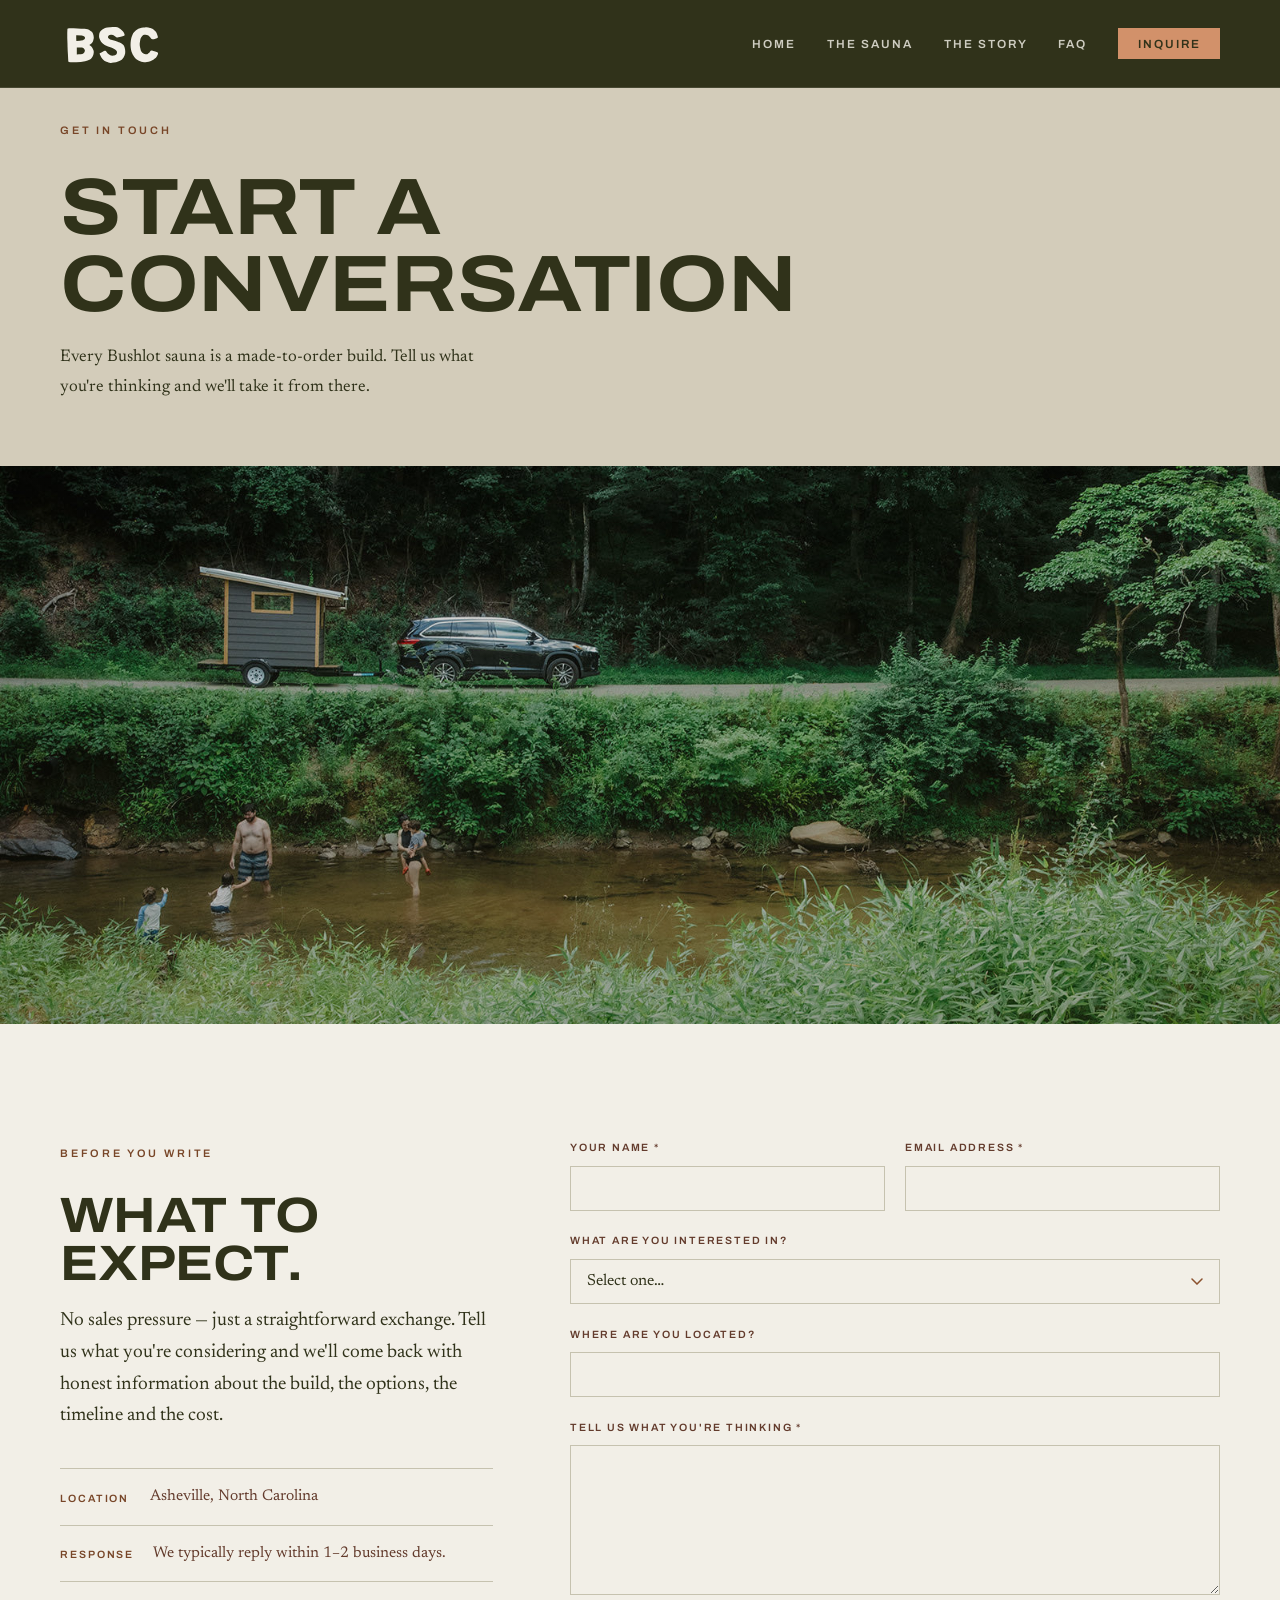
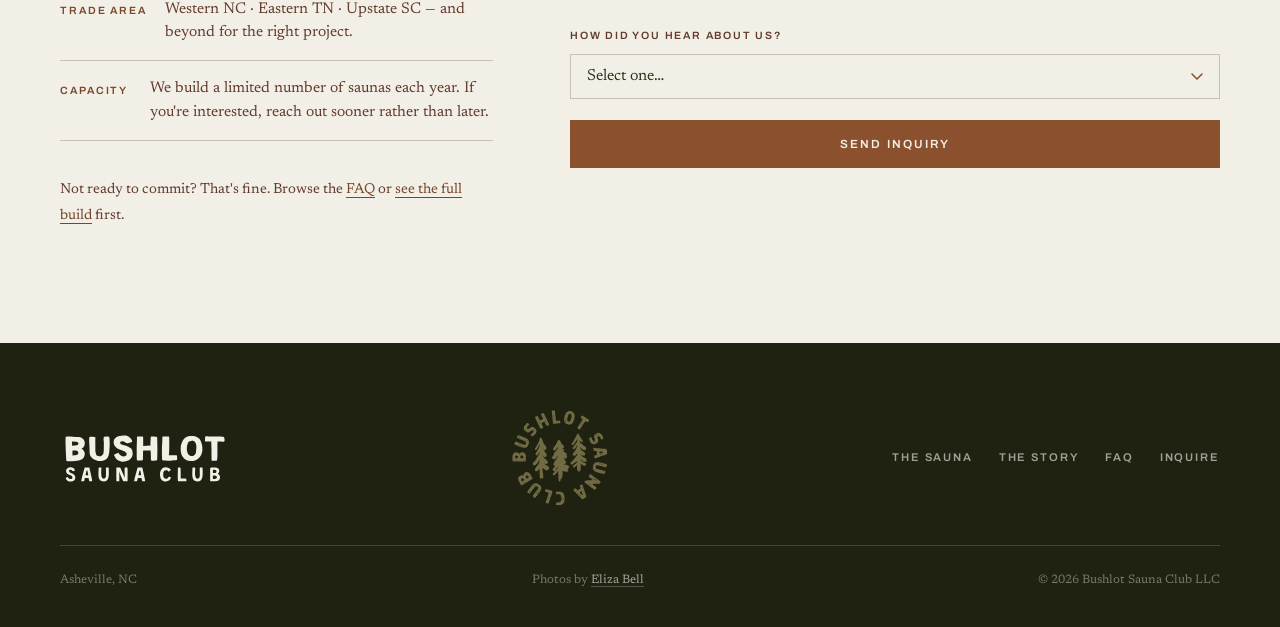
==== commit 0c961104: "Fix mobile photo cropping and footer alignment Mobile band cropping - On a phone the band height is " ====
--- a/contact.html
+++ b/contact.html
@@ -224,8 +224,8 @@
         </nav>
       </div>
       <div class="footer-bottom">
-        <p>Asheville, North Carolina</p>
-        <p>Photography by <a href="https://www.elizabellphotography.com/" target="_blank" rel="noopener noreferrer">Eliza Bell</a></p>
+        <p>Asheville, NC</p>
+        <p>Photos by <a href="https://www.elizabellphotography.com/" target="_blank" rel="noopener noreferrer">Eliza Bell</a></p>
         <p>&copy; 2026 Bushlot Sauna Club LLC</p>
       </div>
     </div>
--- a/css/styles.css
+++ b/css/styles.css
@@ -460,7 +460,9 @@
 }
 .footer-logo { display: block; }
 .footer-logo .mark { width: 168px; color: var(--on-dark); }
-.footer-stamp { width: 84px; color: var(--olive); opacity: 1; justify-self: center; }
+/* Olive on the deep-evergreen footer is only 3.0:1, so the ring lettering
+   has little separation from the ground — size is what keeps it legible. */
+.footer-stamp { width: 132px; color: var(--olive); opacity: 1; justify-self: center; }
 
 .footer-links { display: flex; gap: 1.6rem; align-items: center; flex-wrap: wrap; justify-content: flex-end; }
 .footer-links a {
@@ -472,10 +474,14 @@
 .footer-links a:hover { color: var(--on-dark); }
 
 .footer-bottom {
-  display: flex; justify-content: space-between; gap: 1rem 2rem;
+  display: flex; align-items: baseline;
+  justify-content: space-between; gap: 1rem 2rem;
   flex-wrap: wrap; padding-top: 1.5rem;
   font-size: .76rem; color: rgba(242,239,231,.42);
 }
+/* These are flex items, not a run of prose — the global `p + p` top margin
+   pushes the 2nd and 3rd out of line with the 1st on wrapped rows. */
+.footer-bottom p { margin: 0; }
 .footer-bottom a { color: rgba(242,239,231,.62); border-bottom: 1px solid rgba(242,239,231,.25); }
 .footer-bottom a:hover { color: var(--on-dark); }
 
@@ -679,6 +685,9 @@
 /* 22. RESPONSIVE
    ------------------------------------------------------------- */
 @media (max-width: 960px) {
+  /* Same crop problem as phones, milder — see the note in the 768 block. */
+  .band--tall { min-height: 56vh; }
+  .band--mid  { min-height: 50vh; }
   .grid-2, .story-portrait, .contact-layout { grid-template-columns: 1fr; }
   .grid-3, .cycle-grid { grid-template-columns: 1fr; }
   .cycle-grid { gap: 2.5rem; }
@@ -705,6 +714,19 @@
   .footer-links { justify-content: center; }
   .footer-bottom { justify-content: center; text-align: center; }
   .band--hero { min-height: 92svh; }
+  /*  On a phone the band height IS the crop: `cover` scales a landscape to
+      fill the height, so a tall band shows only a narrow vertical slice.
+      At 78vh a 3:2 photo shows 45% of its width; at 42vh it shows ~85%,
+      which is the difference between a slice and the composition.        */
+  /*  .band--plain marks the purely decorative bands (no copy over them),
+      which is exactly where the tight crop hurt — shrink those hardest.
+      Bands carrying copy keep more height so the text has room and some
+      of the photograph still reads above it.                            */
+  .band--plain.band--tall  { min-height: 42vh; }
+  .band--plain.band--mid   { min-height: 38vh; }
+  .band--tall  { min-height: 56vh; }
+  .band--mid   { min-height: 52vh; }
+  .band--short { min-height: 32vh; }
 }
 
 @media (max-width: 480px) {
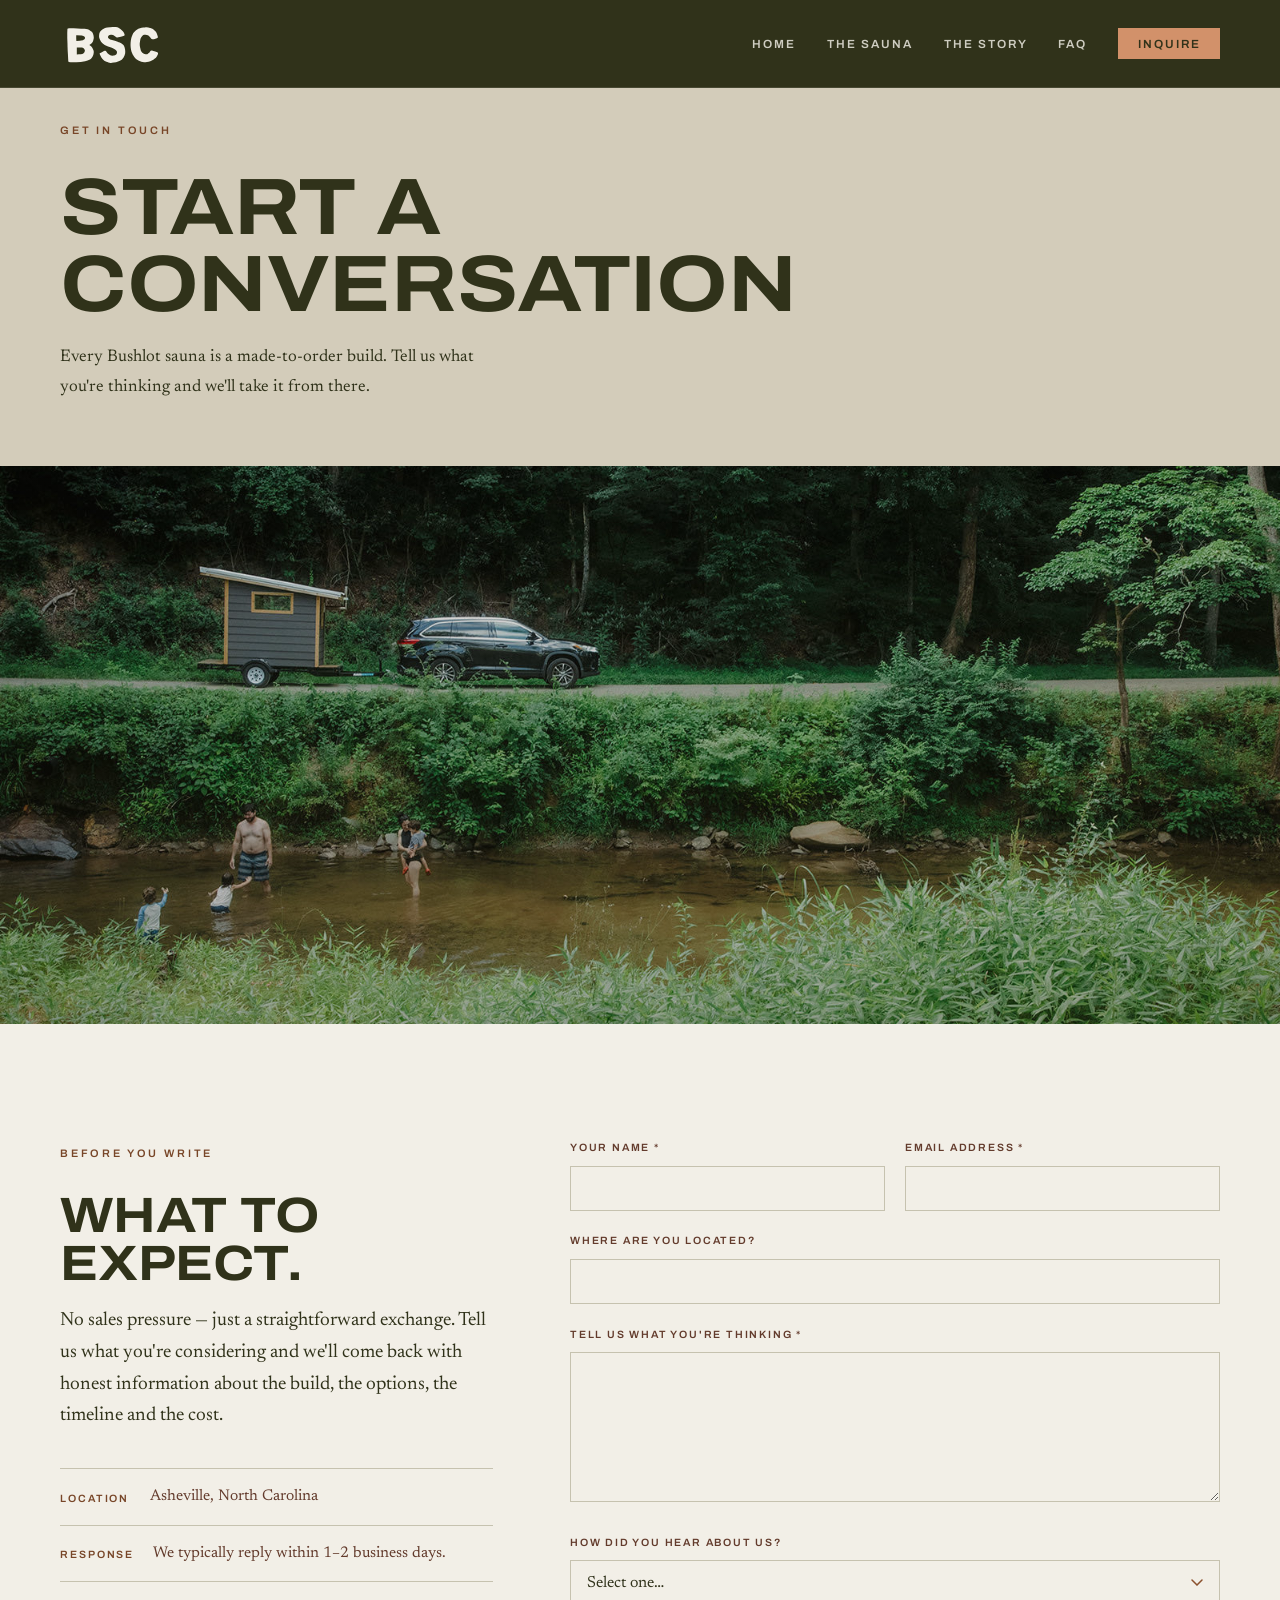
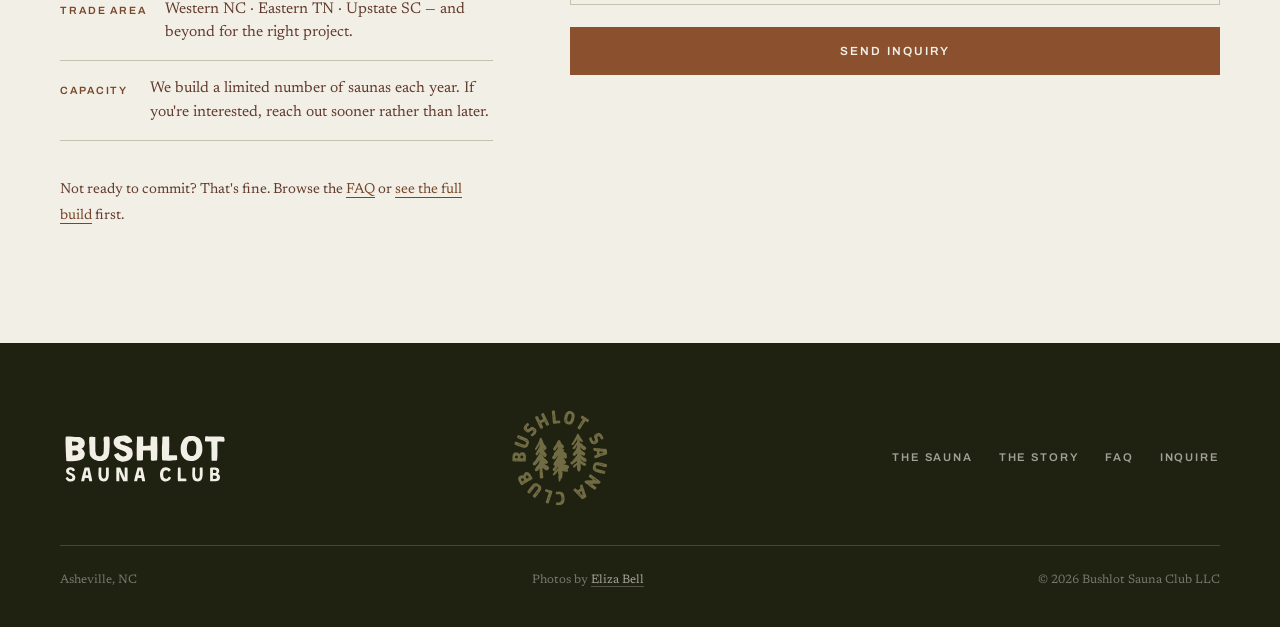
==== commit d4065698: "Simplify the favicon to the pines; drop the inquiry-type dropdown Icons - The tab icon is now the pi" ====
--- a/contact.html
+++ b/contact.html
@@ -21,6 +21,8 @@
   <link href="https://fonts.googleapis.com/css2?family=Archivo:wdth,wght@100..125,400..800&family=Newsreader:ital,opsz,wght@0,6..72,300..600;1,6..72,300..500&display=swap" rel="stylesheet" />
 
   <link rel="icon" type="image/svg+xml" href="img/logo/favicon.svg" />
+  <link rel="icon" type="image/png" sizes="32x32" href="img/logo/favicon-32.png" />
+  <link rel="icon" type="image/png" sizes="16x16" href="img/logo/favicon-16.png" />
   <link rel="apple-touch-icon" href="img/logo/apple-touch-icon.png" />
 
   <link rel="stylesheet" href="css/styles.css" />
@@ -147,17 +149,6 @@
               </div>
 
               <div class="form-group">
-                <label for="interest" class="form-label">What are you interested in?</label>
-                <select id="interest" name="interest" class="form-select">
-                  <option value="" disabled selected>Select one&hellip;</option>
-                  <option value="mobile-sauna">Mobile / trailer-mounted sauna</option>
-                  <option value="fixed-installation">Fixed installation sauna</option>
-                  <option value="both">Exploring both options</option>
-                  <option value="general">General question</option>
-                </select>
-              </div>
-
-              <div class="form-group">
                 <label for="location" class="form-label">Where are you located?</label>
                 <input
                   type="text"
